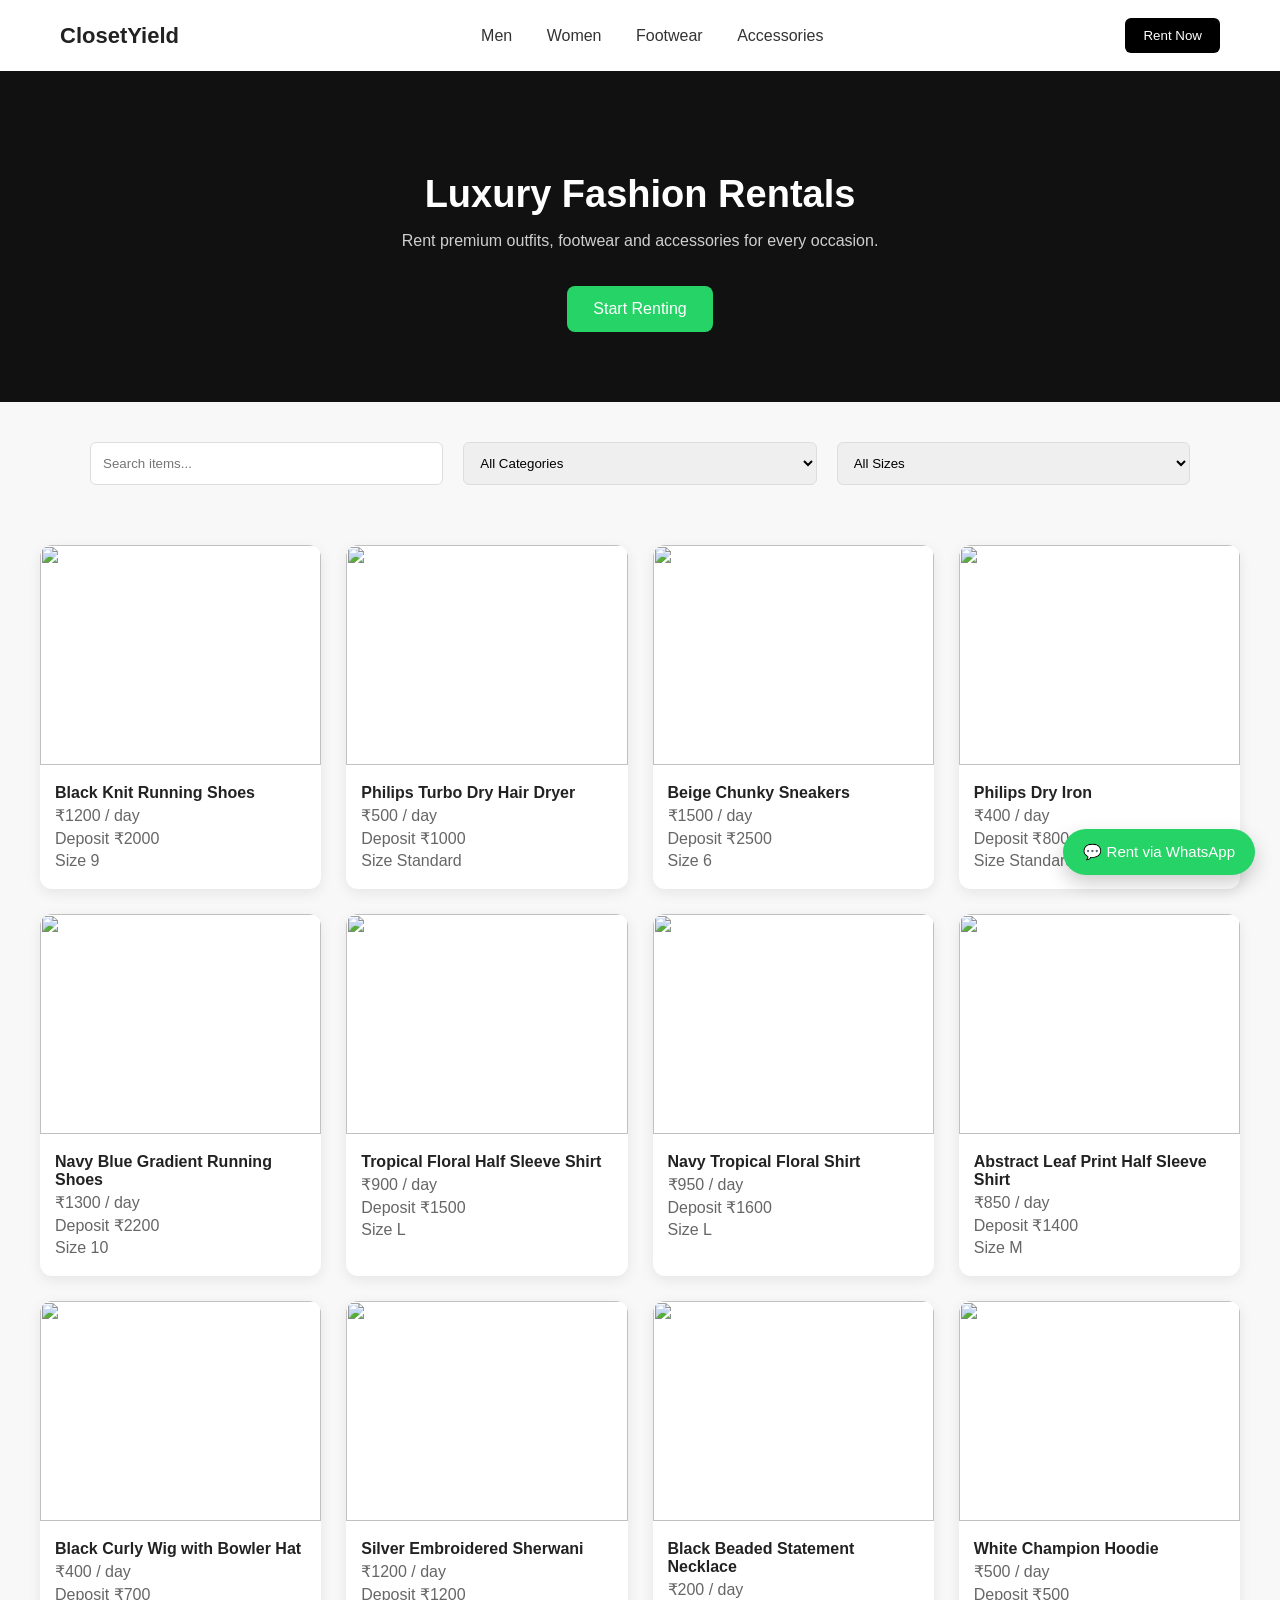
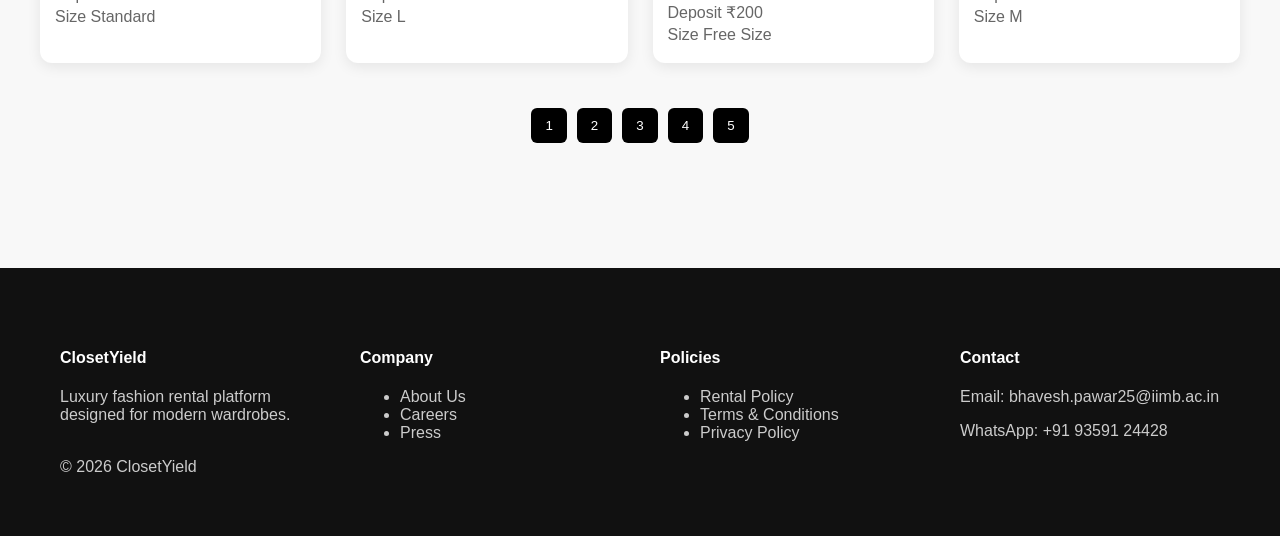
==== index.html @ f875a2c6 "Add files via upload" ====
<!DOCTYPE html>
<html>

<head>
<meta charset="UTF-8">
<title>ClosetYield</title>
<link rel="stylesheet" href="style.css">
</head>

<body>

<!-- NAVBAR -->

<header class="navbar">

<div class="logo">ClosetYield</div>

<nav>

<a href="#">Men</a>
<a href="#">Women</a>
<a href="#">Footwear</a>
<a href="#">Accessories</a>

</nav>

<button class="rent-btn-nav" onclick="openWhatsApp()">
Rent Now
</button>

</header>


<!-- HERO SECTION -->

<section class="hero">

<h1>Luxury Fashion Rentals</h1>

<p>Rent premium outfits, footwear and accessories for every occasion.</p>

<button onclick="openWhatsApp()" class="hero-btn">
Start Renting
</button>

</section>


<!-- FILTER BAR -->

<div class="filter-bar">

<input id="search" placeholder="Search items..." onkeyup="applyFilters()">

<select id="categoryFilter" onchange="applyFilters()">
<option value="all">All Categories</option>
<option value="Clothing">Clothing</option>
<option value="Footwear">Footwear</option>
<option value="Accessories">Accessories</option>
</select>

<select id="sizeFilter" onchange="applyFilters()">

<option value="all">All Sizes</option>

<option value="S">S</option>
<option value="M">M</option>
<option value="L">L</option>

<option value="6">6</option>
<option value="7">7</option>
<option value="8">8</option>
<option value="9">9</option>
<option value="10">10</option>

<option value="Free Size">Free Size</option>
<option value="Standard">Standard</option>

</select>

</div>


<!-- PRODUCTS -->

<div class="products-container">

<div id="productGrid" class="product-grid"></div>

<div id="pagination" class="pagination"></div>

</div>


<!-- FOOTER -->

<footer class="footer">

<div class="footer-grid">

<div>

<h4>ClosetYield</h4>

<p>Luxury fashion rental platform designed for modern wardrobes.</p>

</div>

<div>

<h4>Company</h4>

<ul>

<li><a href="#">About Us</a></li>
<li><a href="#">Careers</a></li>
<li><a href="#">Press</a></li>

</ul>

</div>

<div>

<h4>Policies</h4>

<ul>

<li><a href="#">Rental Policy</a></li>
<li><a href="#">Terms & Conditions</a></li>
<li><a href="#">Privacy Policy</a></li>

</ul>

</div>

<div>

<h4>Contact</h4>

<p>Email: bhavesh.pawar25@iimb.ac.in</p>

<p>WhatsApp: +91 93591 24428</p>

</div>

</div>

<div class="copyright">

© 2026 ClosetYield

</div>

</footer>


<!-- FLOATING WHATSAPP BUTTON -->

<button class="floating-whatsapp" onclick="openWhatsApp()">

💬 Rent via WhatsApp

</button>


<script src="script.js"></script>

</body>

</html>
---- style.css ----
body{
margin:0;
font-family:-apple-system,BlinkMacSystemFont,"Segoe UI",Roboto,Arial,sans-serif;
background:#f8f8f8;
color:#222;
}

/* NAVBAR */

.navbar{
display:flex;
justify-content:space-between;
align-items:center;
padding:18px 60px;
background:white;
box-shadow:0 2px 10px rgba(0,0,0,0.08);
}

.logo{
font-size:22px;
font-weight:700;
}

.navbar nav a{
margin:0 15px;
text-decoration:none;
color:#333;
font-weight:500;
}

.rent-btn-nav{
background:black;
color:white;
border:none;
padding:10px 18px;
border-radius:6px;
cursor:pointer;
}

/* HERO */

.hero{
text-align:center;
padding:70px 20px;
background:#111;
color:white;
}

.hero h1{
font-size:38px;
margin-bottom:10px;
}

.hero p{
opacity:.8;
}

.hero-btn{
margin-top:20px;
padding:14px 26px;
border:none;
background:#25D366;
color:white;
font-size:16px;
border-radius:8px;
cursor:pointer;
}

/* FILTER BAR */

.filter-bar{
display:flex;
gap:20px;
max-width:1100px;
margin:40px auto;
}

.filter-bar input,
.filter-bar select{
flex:1;
padding:12px;
border-radius:6px;
border:1px solid #ddd;
}

/* PRODUCTS */

.products-container{
max-width:1200px;
margin:auto;
padding:20px;
}

.product-grid{
display:grid;
grid-template-columns:repeat(auto-fill,minmax(260px,1fr));
gap:25px;
}

/* PRODUCT CARD */

.product-card{
background:white;
border-radius:12px;
overflow:hidden;
box-shadow:0 4px 14px rgba(0,0,0,0.08);
cursor:pointer;
transition:all .25s;
}

.product-card:hover{
transform:translateY(-6px);
}

.product-card img{
width:100%;
height:220px;
object-fit:cover;
}

.product-info{
padding:15px;
}

.product-info h4{
margin:0;
font-size:16px;
}

.product-info p{
margin:4px 0;
color:#666;
}

/* PAGINATION */

.pagination{
text-align:center;
margin:40px 0;
}

.page-btn{
padding:10px 14px;
margin:5px;
background:black;
color:white;
border:none;
border-radius:6px;
cursor:pointer;
}

/* FOOTER */

.footer{
background:#111;
color:#ccc;
padding:60px;
margin-top:60px;
}

.footer-grid{
display:grid;
grid-template-columns:repeat(4,1fr);
gap:40px;
max-width:1200px;
margin:auto;
}

.footer h4{
color:white;
}

.footer a{
color:#ccc;
text-decoration:none;
}

.footer a:hover{
color:white;
}

/* FLOATING WHATSAPP */

.floating-whatsapp{
position:fixed;
bottom:25px;
right:25px;
background:#25D366;
color:white;
border:none;
padding:14px 20px;
border-radius:40px;
font-size:15px;
cursor:pointer;
box-shadow:0 8px 20px rgba(0,0,0,0.2);
}

/* MOBILE */

@media(max-width:900px){

.filter-bar{
flex-direction:column;
}

.navbar{
padding:15px 20px;
}

.hero h1{
font-size:28px;
}

}
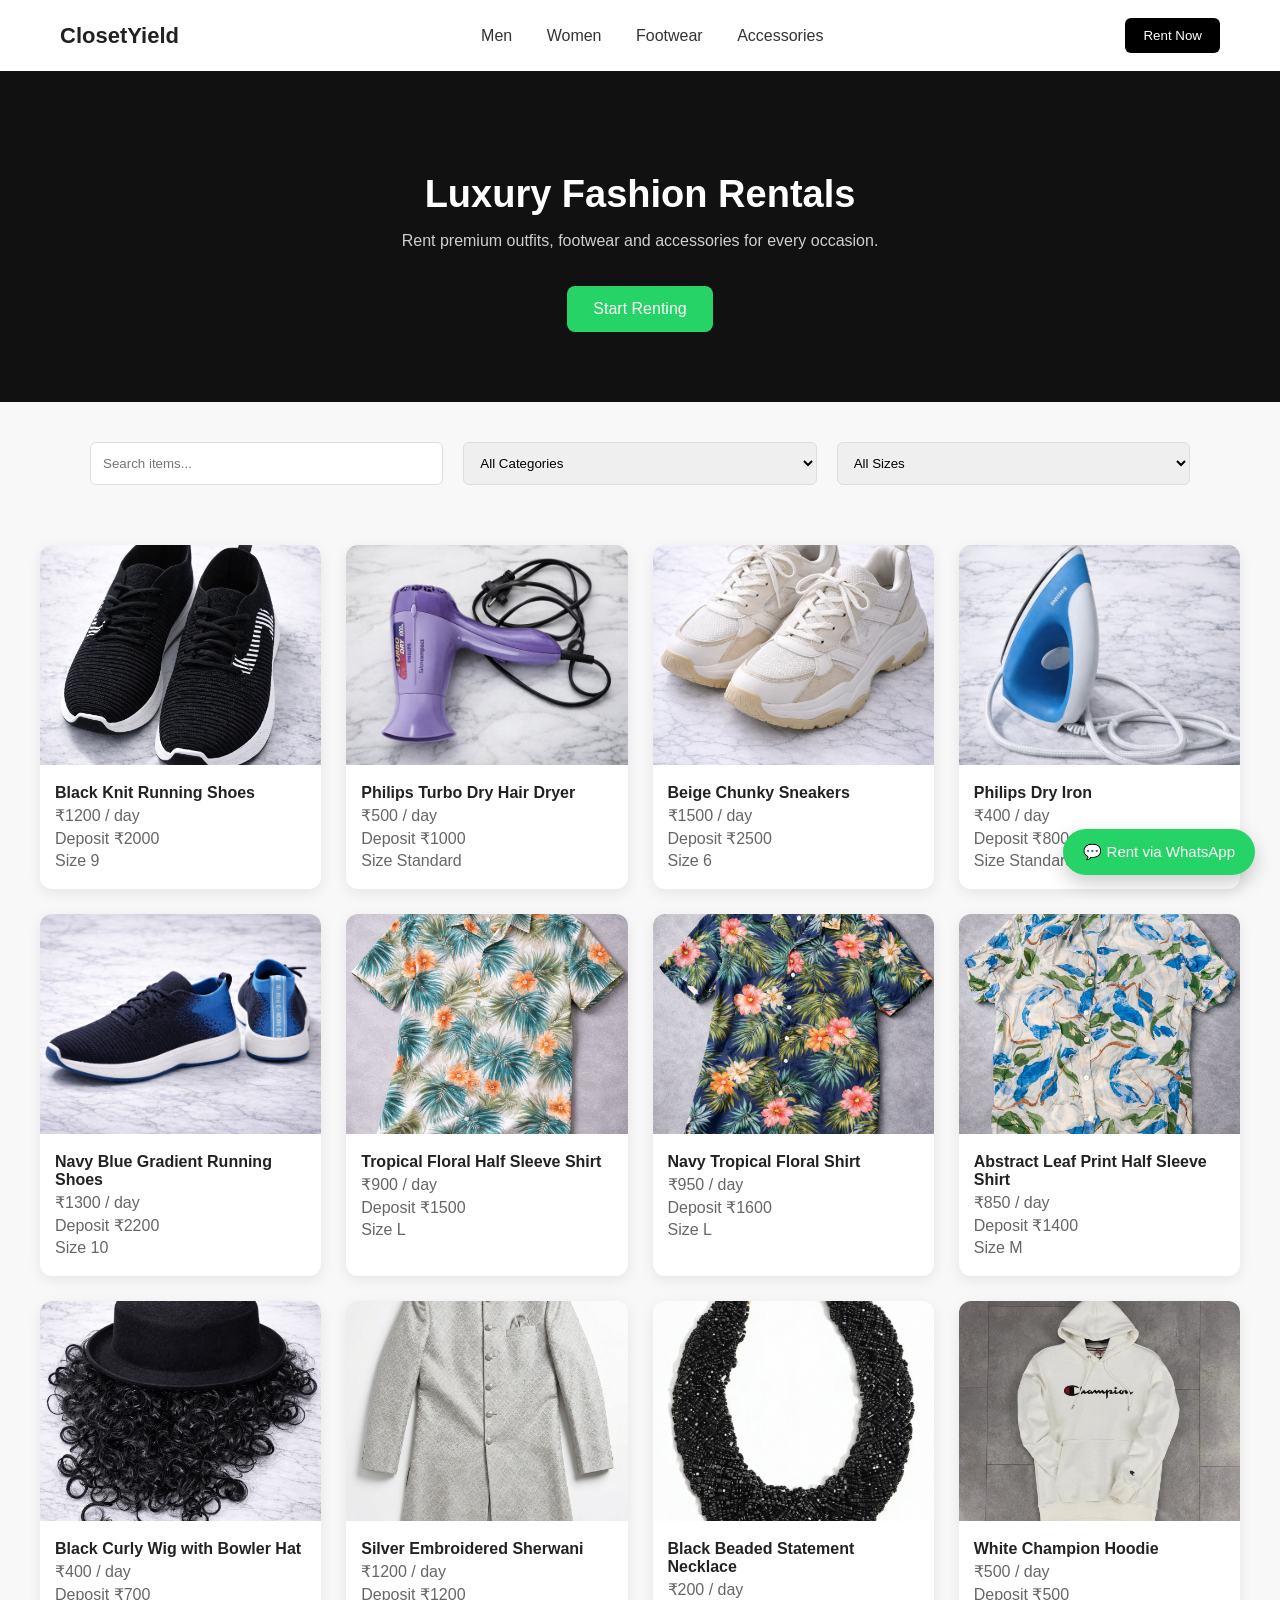
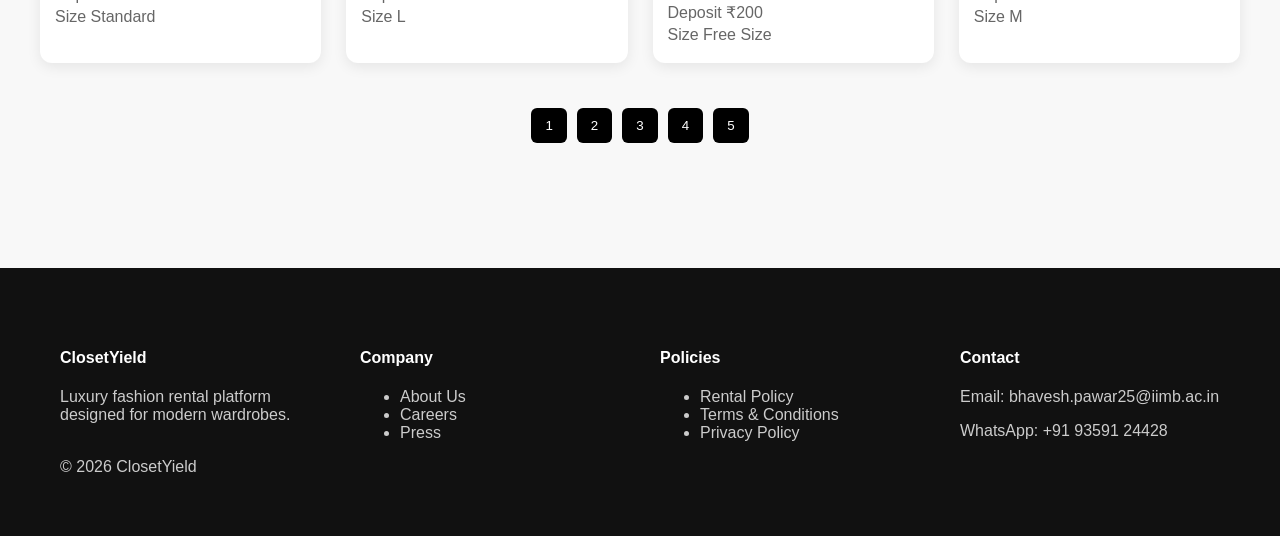
==== commit 12ac5b62: "abc" ====
--- a/index.html
+++ b/index.html
@@ -9,7 +9,7 @@
 
 <body>
 
-<!-- NAVBAR -->
+
 
 <header class="navbar">
 
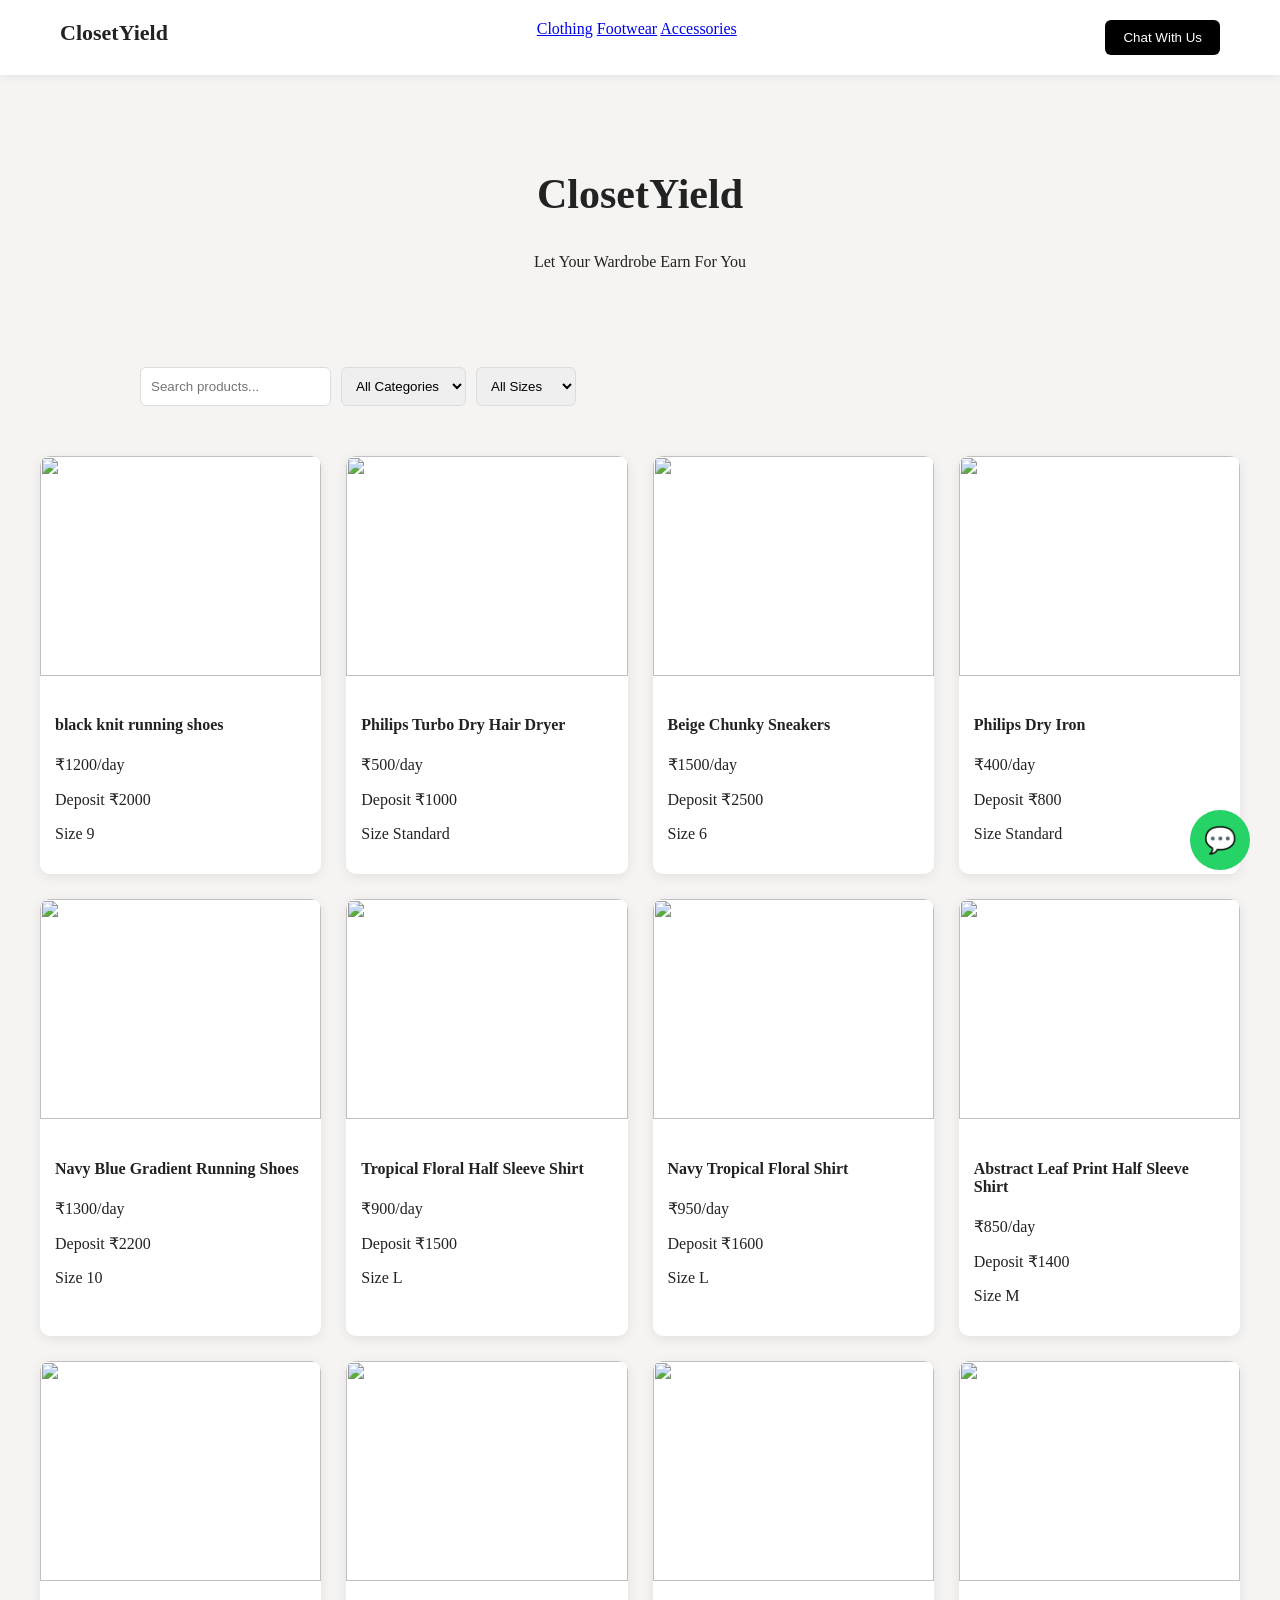
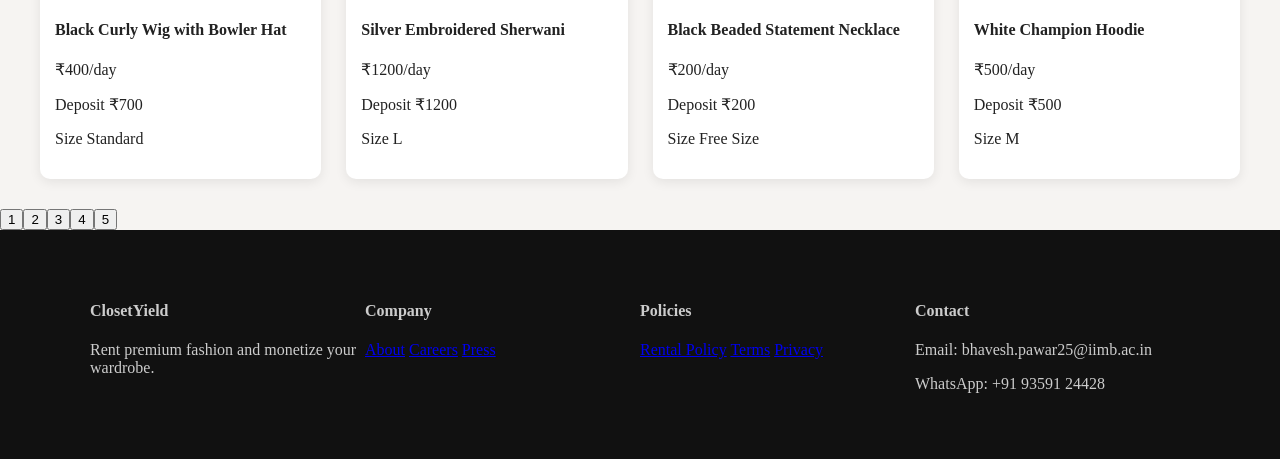
==== commit 0aa77868: "updated" ====
--- a/index.html
+++ b/index.html
@@ -2,13 +2,14 @@
 <html>
 
 <head>
+
 <meta charset="UTF-8">
 <title>ClosetYield</title>
 <link rel="stylesheet" href="style.css">
+
 </head>
 
 <body>
-
 
 
 <header class="navbar">
@@ -17,40 +18,30 @@
 
 <nav>
 
-<a href="#">Men</a>
-<a href="#">Women</a>
+<a href="#">Clothing</a>
 <a href="#">Footwear</a>
 <a href="#">Accessories</a>
 
 </nav>
 
-<button class="rent-btn-nav" onclick="openWhatsApp()">
-Rent Now
-</button>
+<button class="chat-btn" onclick="openWhatsApp()">Chat With Us</button>
 
 </header>
 
 
-<!-- HERO SECTION -->
 
 <section class="hero">
 
-<h1>Luxury Fashion Rentals</h1>
-
-<p>Rent premium outfits, footwear and accessories for every occasion.</p>
-
-<button onclick="openWhatsApp()" class="hero-btn">
-Start Renting
-</button>
+<h1>ClosetYield</h1>
+<p>Let Your Wardrobe Earn For You</p>
 
 </section>
 
 
-<!-- FILTER BAR -->
 
 <div class="filter-bar">
 
-<input id="search" placeholder="Search items..." onkeyup="applyFilters()">
+<input id="search" placeholder="Search products..." onkeyup="applyFilters()">
 
 <select id="categoryFilter" onchange="applyFilters()">
 <option value="all">All Categories</option>
@@ -81,7 +72,6 @@
 </div>
 
 
-<!-- PRODUCTS -->
 
 <div class="products-container">
 
@@ -92,7 +82,6 @@
 </div>
 
 
-<!-- FOOTER -->
 
 <footer class="footer">
 
@@ -101,8 +90,7 @@
 <div>
 
 <h4>ClosetYield</h4>
-
-<p>Luxury fashion rental platform designed for modern wardrobes.</p>
+<p>Rent premium fashion and monetize your wardrobe.</p>
 
 </div>
 
@@ -110,13 +98,9 @@
 
 <h4>Company</h4>
 
-<ul>
-
-<li><a href="#">About Us</a></li>
-<li><a href="#">Careers</a></li>
-<li><a href="#">Press</a></li>
-
-</ul>
+<a href="#">About</a>
+<a href="#">Careers</a>
+<a href="#">Press</a>
 
 </div>
 
@@ -124,13 +108,9 @@
 
 <h4>Policies</h4>
 
-<ul>
-
-<li><a href="#">Rental Policy</a></li>
-<li><a href="#">Terms & Conditions</a></li>
-<li><a href="#">Privacy Policy</a></li>
-
-</ul>
+<a href="#">Rental Policy</a>
+<a href="#">Terms</a>
+<a href="#">Privacy</a>
 
 </div>
 
@@ -139,29 +119,21 @@
 <h4>Contact</h4>
 
 <p>Email: bhavesh.pawar25@iimb.ac.in</p>
-
 <p>WhatsApp: +91 93591 24428</p>
 
 </div>
 
 </div>
 
-<div class="copyright">
-
-© 2026 ClosetYield
-
-</div>
-
 </footer>
 
 
-<!-- FLOATING WHATSAPP BUTTON -->
 
-<button class="floating-whatsapp" onclick="openWhatsApp()">
+<div class="floating-whatsapp" onclick="openWhatsApp()">
 
-💬 Rent via WhatsApp
+💬
 
-</button>
+</div>
 
 
 <script src="script.js"></script>
--- a/style.css
+++ b/style.css
@@ -1,214 +1,244 @@
 body{
+
 margin:0;
-font-family:-apple-system,BlinkMacSystemFont,"Segoe UI",Roboto,Arial,sans-serif;
-background:#f8f8f8;
+font-family:-apple-system,BlinkMacSystemFont,"Segoe UI",Roboto;
+background:#f6f4f2;
 color:#222;
-}
-
-/* NAVBAR */
+
+}
+
+
 
 .navbar{
+
 display:flex;
 justify-content:space-between;
-align-items:center;
-padding:18px 60px;
-background:white;
-box-shadow:0 2px 10px rgba(0,0,0,0.08);
-}
+padding:20px 60px;
+background:white;
+box-shadow:0 3px 8px rgba(0,0,0,0.05);
+
+}
+
+
 
 .logo{
+
+font-weight:700;
 font-size:22px;
-font-weight:700;
-}
-
-.navbar nav a{
-margin:0 15px;
-text-decoration:none;
-color:#333;
-font-weight:500;
-}
-
-.rent-btn-nav{
+
+}
+
+
+
+.chat-btn{
+
 background:black;
 color:white;
 border:none;
 padding:10px 18px;
 border-radius:6px;
 cursor:pointer;
-}
-
-/* HERO */
+
+}
+
+
 
 .hero{
+
 text-align:center;
-padding:70px 20px;
-background:#111;
-color:white;
-}
+padding:60px;
+
+}
+
+
 
 .hero h1{
-font-size:38px;
-margin-bottom:10px;
-}
-
-.hero p{
-opacity:.8;
-}
-
-.hero-btn{
-margin-top:20px;
-padding:14px 26px;
-border:none;
-background:#25D366;
-color:white;
-font-size:16px;
-border-radius:8px;
-cursor:pointer;
-}
-
-/* FILTER BAR */
+
+font-size:42px;
+
+}
+
+
 
 .filter-bar{
-display:flex;
-gap:20px;
-max-width:1100px;
-margin:40px auto;
-}
+
+display:flex;
+gap:10px;
+max-width:1000px;
+margin:auto;
+padding:20px;
+
+}
+
+
 
 .filter-bar input,
 .filter-bar select{
-flex:1;
-padding:12px;
+
+padding:10px;
 border-radius:6px;
 border:1px solid #ddd;
-}
-
-/* PRODUCTS */
-
-.products-container{
-max-width:1200px;
-margin:auto;
-padding:20px;
-}
+
+}
+
+
 
 .product-grid{
+
 display:grid;
 grid-template-columns:repeat(auto-fill,minmax(260px,1fr));
 gap:25px;
-}
-
-/* PRODUCT CARD */
+max-width:1200px;
+margin:auto;
+padding:30px;
+
+}
+
+
 
 .product-card{
-background:white;
-border-radius:12px;
+
+background:white;
+border-radius:10px;
+box-shadow:0 3px 12px rgba(0,0,0,0.08);
 overflow:hidden;
-box-shadow:0 4px 14px rgba(0,0,0,0.08);
-cursor:pointer;
-transition:all .25s;
-}
-
-.product-card:hover{
-transform:translateY(-6px);
-}
+cursor:pointer;
+
+}
+
+
 
 .product-card img{
+
 width:100%;
 height:220px;
 object-fit:cover;
-}
+
+}
+
+
 
 .product-info{
+
 padding:15px;
-}
-
-.product-info h4{
-margin:0;
-font-size:16px;
-}
-
-.product-info p{
-margin:4px 0;
-color:#666;
-}
-
-/* PAGINATION */
-
-.pagination{
-text-align:center;
-margin:40px 0;
-}
-
-.page-btn{
-padding:10px 14px;
-margin:5px;
+
+}
+
+
+
+.product-page{
+
+display:flex;
+gap:60px;
+max-width:1100px;
+margin:auto;
+padding:60px;
+
+}
+
+
+
+.main-image{
+
+width:400px;
+height:400px;
+object-fit:contain;
+background:white;
+
+}
+
+
+
+.thumbnail-row{
+
+display:flex;
+gap:10px;
+margin-top:10px;
+
+}
+
+
+
+.thumbnail-row img{
+
+width:60px;
+height:60px;
+cursor:pointer;
+object-fit:cover;
+border-radius:6px;
+
+}
+
+
+
+.product-details{
+
+max-width:400px;
+
+}
+
+
+
+.order-btn{
+
+margin-top:20px;
+padding:14px 20px;
 background:black;
 color:white;
 border:none;
 border-radius:6px;
 cursor:pointer;
-}
-
-/* FOOTER */
+
+}
+
+
+
+.terms-box{
+
+background:white;
+padding:15px;
+border-radius:8px;
+margin-top:15px;
+
+}
+
+
 
 .footer{
+
 background:#111;
 color:#ccc;
-padding:60px;
-margin-top:60px;
-}
+padding:50px;
+
+}
+
+
 
 .footer-grid{
+
 display:grid;
 grid-template-columns:repeat(4,1fr);
-gap:40px;
-max-width:1200px;
-margin:auto;
-}
-
-.footer h4{
-color:white;
-}
-
-.footer a{
-color:#ccc;
-text-decoration:none;
-}
-
-.footer a:hover{
-color:white;
-}
-
-/* FLOATING WHATSAPP */
+max-width:1100px;
+margin:auto;
+
+}
+
+
 
 .floating-whatsapp{
+
 position:fixed;
-bottom:25px;
-right:25px;
+bottom:30px;
+right:30px;
 background:#25D366;
 color:white;
-border:none;
-padding:14px 20px;
-border-radius:40px;
-font-size:15px;
-cursor:pointer;
-box-shadow:0 8px 20px rgba(0,0,0,0.2);
-}
-
-/* MOBILE */
-
-@media(max-width:900px){
-
-.filter-bar{
-flex-direction:column;
-}
-
-.navbar{
-padding:15px 20px;
-}
-
-.hero h1{
-font-size:28px;
-}
+width:60px;
+height:60px;
+border-radius:50%;
+display:flex;
+justify-content:center;
+align-items:center;
+font-size:26px;
+cursor:pointer;
 
 }
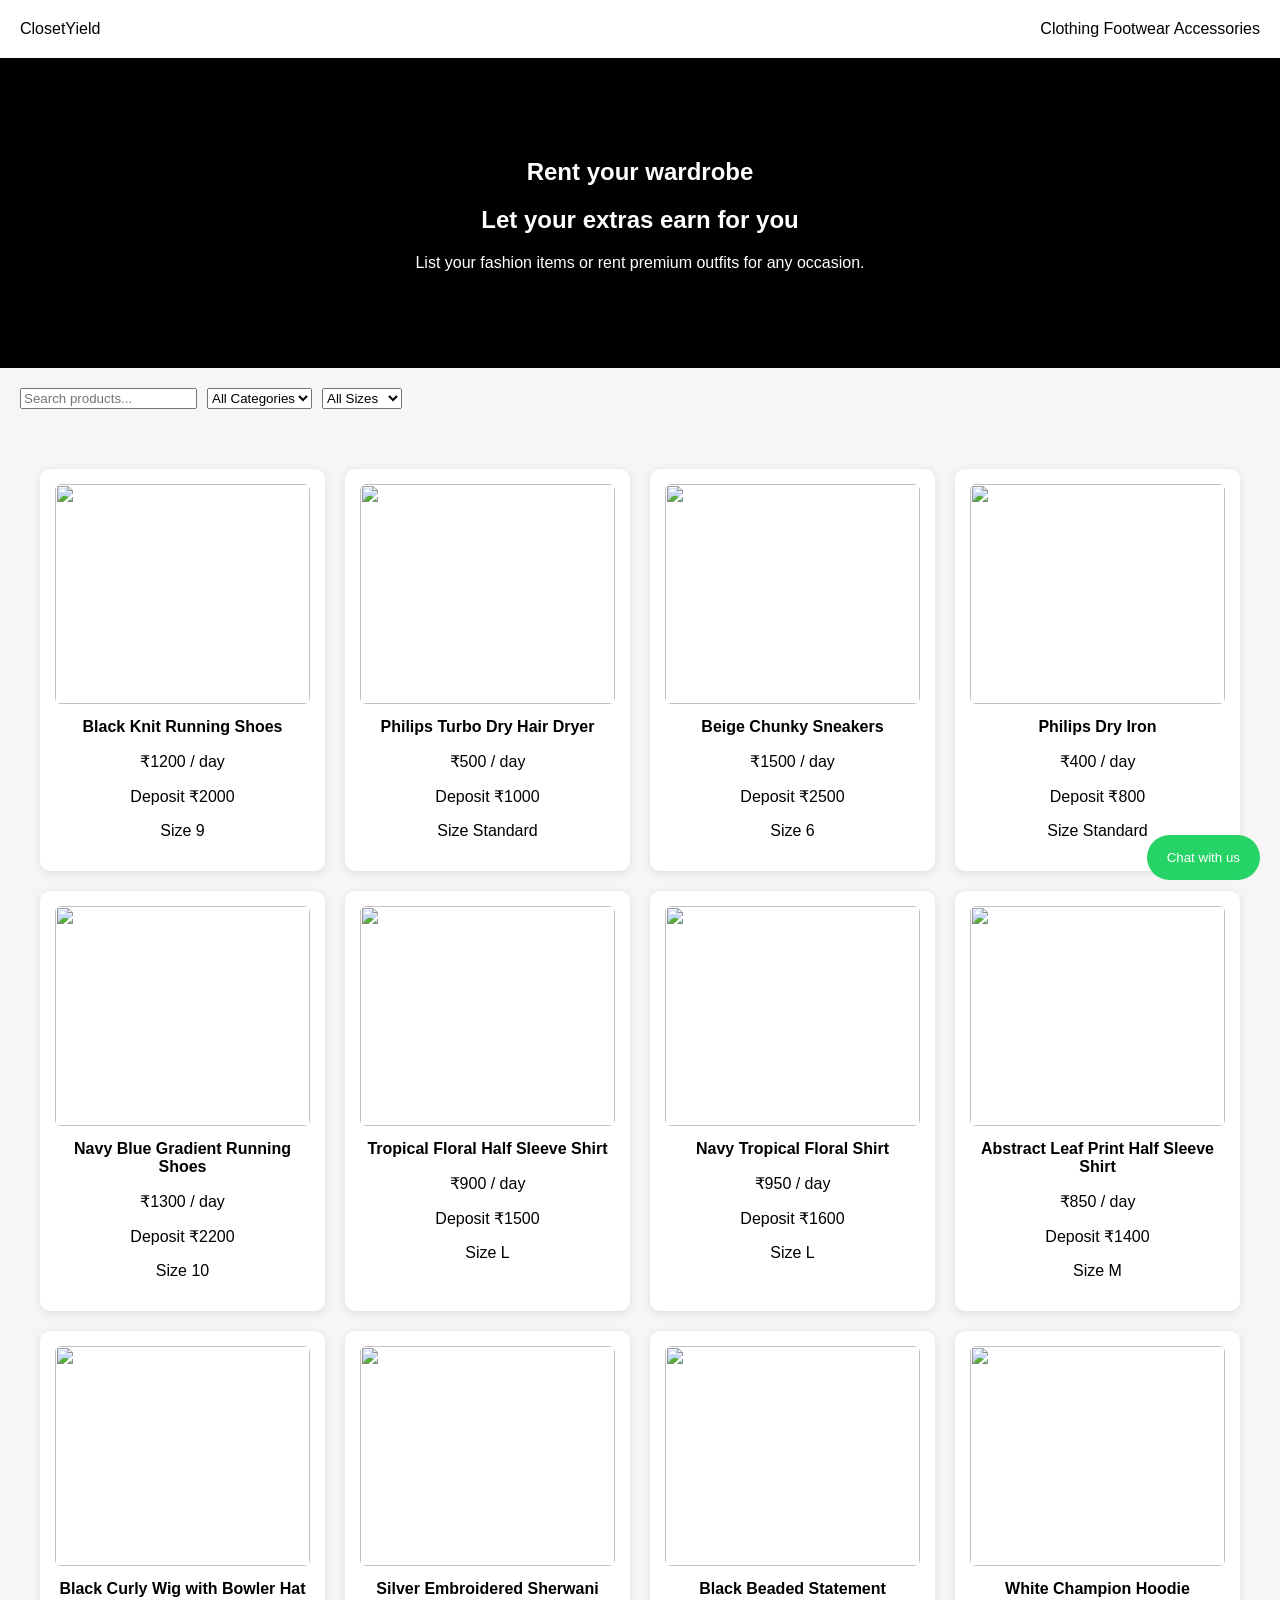
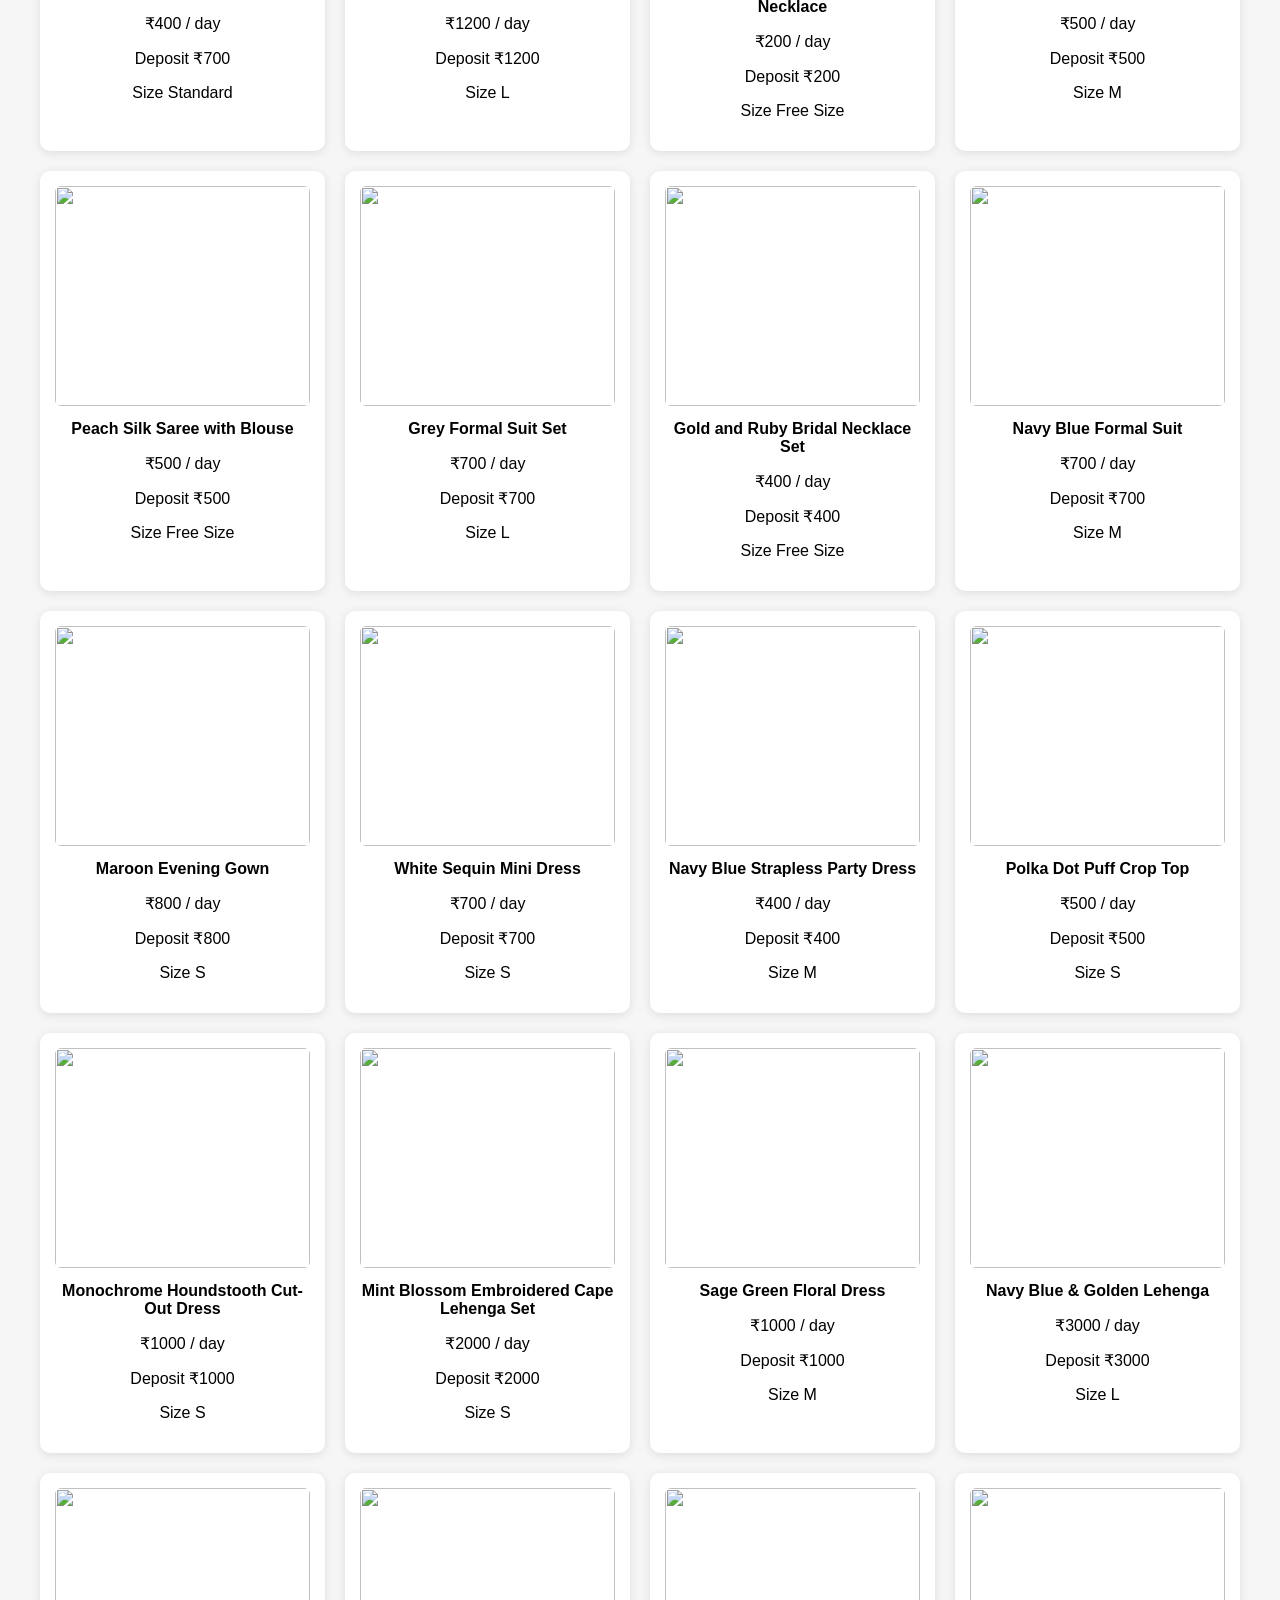
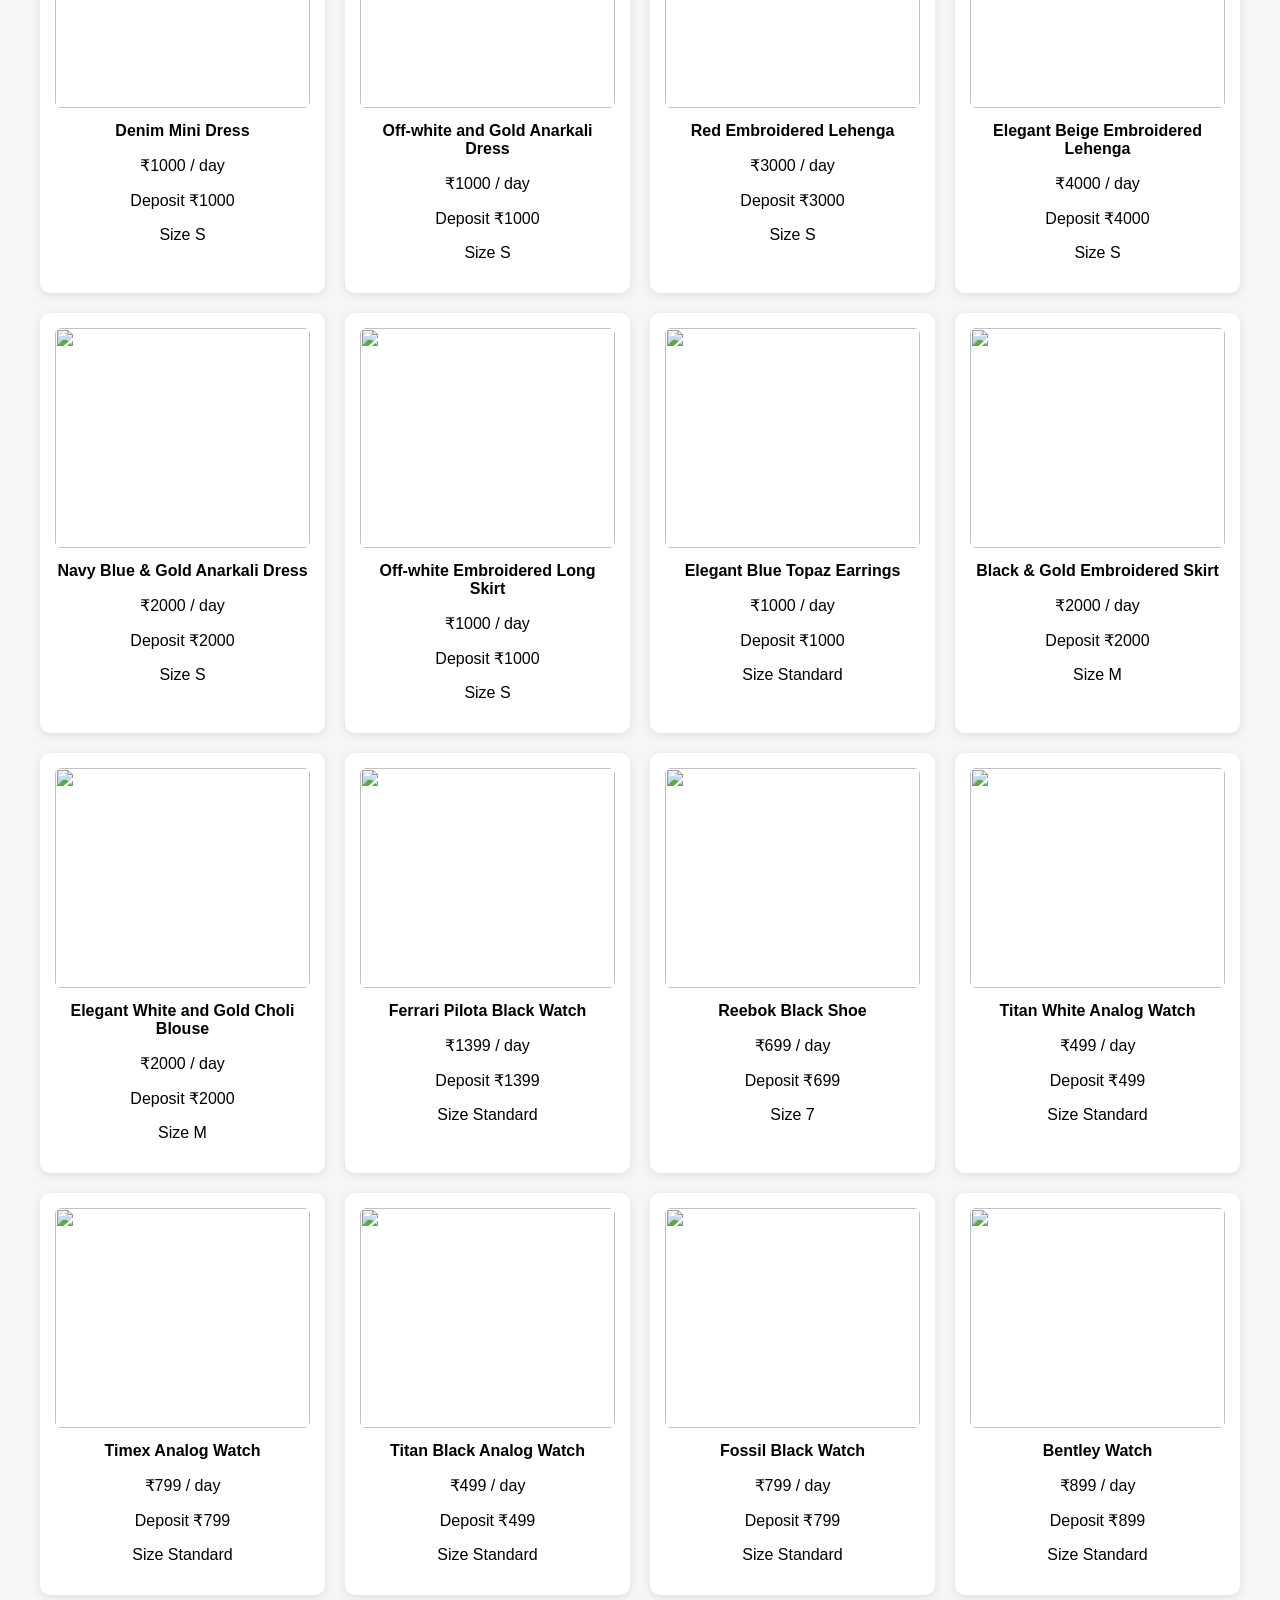
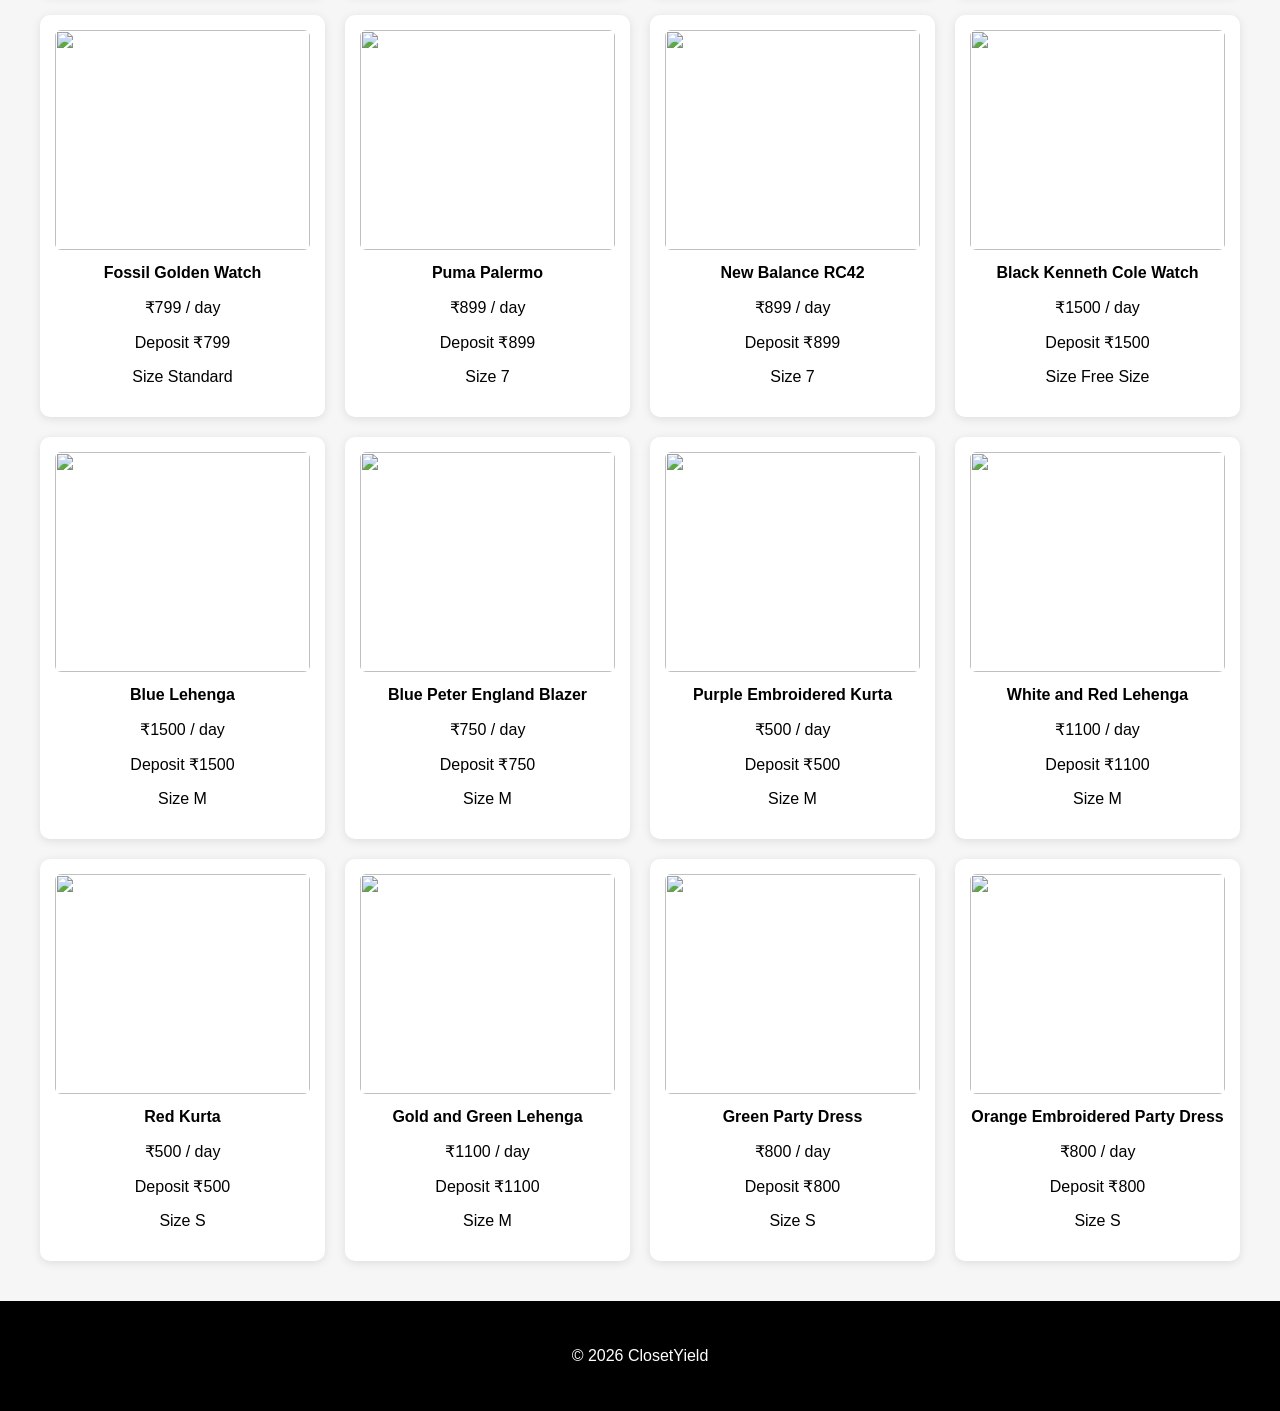
==== commit 142074fd: "updated" ====
--- a/index.html
+++ b/index.html
@@ -5,12 +5,12 @@
 
 <meta charset="UTF-8">
 <title>ClosetYield</title>
+
 <link rel="stylesheet" href="style.css">
 
 </head>
 
 <body>
-
 
 <header class="navbar">
 
@@ -18,25 +18,23 @@
 
 <nav>
 
-<a href="#">Clothing</a>
-<a href="#">Footwear</a>
-<a href="#">Accessories</a>
+<a>Clothing</a>
+<a>Footwear</a>
+<a>Accessories</a>
 
 </nav>
-
-<button class="chat-btn" onclick="openWhatsApp()">Chat With Us</button>
 
 </header>
 
 
-
 <section class="hero">
 
-<h1>ClosetYield</h1>
-<p>Let Your Wardrobe Earn For You</p>
+<h1>Rent your wardrobe</h1>
+<h2>Let your extras earn for you</h2>
+
+<p>List your fashion items or rent premium outfits for any occasion.</p>
 
 </section>
-
 
 
 <div class="filter-bar">
@@ -44,100 +42,59 @@
 <input id="search" placeholder="Search products..." onkeyup="applyFilters()">
 
 <select id="categoryFilter" onchange="applyFilters()">
+
 <option value="all">All Categories</option>
 <option value="Clothing">Clothing</option>
 <option value="Footwear">Footwear</option>
 <option value="Accessories">Accessories</option>
+
 </select>
+
 
 <select id="sizeFilter" onchange="applyFilters()">
 
 <option value="all">All Sizes</option>
 
-<option value="S">S</option>
-<option value="M">M</option>
-<option value="L">L</option>
+<option>S</option>
+<option>M</option>
+<option>L</option>
 
-<option value="6">6</option>
-<option value="7">7</option>
-<option value="8">8</option>
-<option value="9">9</option>
-<option value="10">10</option>
+<option>6</option>
+<option>7</option>
+<option>8</option>
+<option>9</option>
+<option>10</option>
 
-<option value="Free Size">Free Size</option>
-<option value="Standard">Standard</option>
+<option>Free Size</option>
+<option>Standard</option>
 
 </select>
 
 </div>
 
 
-
 <div class="products-container">
 
 <div id="productGrid" class="product-grid"></div>
 
-<div id="pagination" class="pagination"></div>
-
 </div>
-
 
 
 <footer class="footer">
 
-<div class="footer-grid">
-
-<div>
-
-<h4>ClosetYield</h4>
-<p>Rent premium fashion and monetize your wardrobe.</p>
-
-</div>
-
-<div>
-
-<h4>Company</h4>
-
-<a href="#">About</a>
-<a href="#">Careers</a>
-<a href="#">Press</a>
-
-</div>
-
-<div>
-
-<h4>Policies</h4>
-
-<a href="#">Rental Policy</a>
-<a href="#">Terms</a>
-<a href="#">Privacy</a>
-
-</div>
-
-<div>
-
-<h4>Contact</h4>
-
-<p>Email: bhavesh.pawar25@iimb.ac.in</p>
-<p>WhatsApp: +91 93591 24428</p>
-
-</div>
-
-</div>
+<p>© 2026 ClosetYield</p>
 
 </footer>
 
 
+<button class="floating-whatsapp" onclick="openWhatsApp()">
 
-<div class="floating-whatsapp" onclick="openWhatsApp()">
+Chat with us
 
-💬
-
-</div>
+</button>
 
 
 <script src="script.js"></script>
 
 </body>
-
 </html>
--- a/style.css
+++ b/style.css
@@ -1,244 +1,102 @@
 body{
-
+font-family:Arial;
 margin:0;
-font-family:-apple-system,BlinkMacSystemFont,"Segoe UI",Roboto;
-background:#f6f4f2;
-color:#222;
-
+background:#f6f6f6;
 }
 
-
-
 .navbar{
-
 display:flex;
 justify-content:space-between;
-padding:20px 60px;
+padding:20px;
 background:white;
-box-shadow:0 3px 8px rgba(0,0,0,0.05);
-
 }
 
-
-
-.logo{
-
-font-weight:700;
-font-size:22px;
-
+.hero{
+text-align:center;
+padding:80px;
+background:black;
+color:white;
 }
 
-
-
-.chat-btn{
-
-background:black;
-color:white;
-border:none;
-padding:10px 18px;
-border-radius:6px;
-cursor:pointer;
-
+.filter-bar{
+display:flex;
+gap:10px;
+padding:20px;
 }
 
-
-
-.hero{
-
-text-align:center;
-padding:60px;
-
+.products-container{
+max-width:1200px;
+margin:auto;
+padding:40px;
 }
 
-
-
-.hero h1{
-
-font-size:42px;
-
+.product-grid{
+display:grid;
+grid-template-columns:repeat(auto-fill,minmax(250px,1fr));
+gap:20px;
 }
 
-
-
-.filter-bar{
-
-display:flex;
-gap:10px;
-max-width:1000px;
-margin:auto;
-padding:20px;
-
+.product-card{
+background:white;
+padding:15px;
+border-radius:10px;
+box-shadow:0 2px 10px rgba(0,0,0,0.1);
+text-align:center;
+cursor:pointer;
 }
 
-
-
-.filter-bar input,
-.filter-bar select{
-
-padding:10px;
-border-radius:6px;
-border:1px solid #ddd;
-
-}
-
-
-
-.product-grid{
-
-display:grid;
-grid-template-columns:repeat(auto-fill,minmax(260px,1fr));
-gap:25px;
-max-width:1200px;
-margin:auto;
-padding:30px;
-
-}
-
-
-
-.product-card{
-
-background:white;
-border-radius:10px;
-box-shadow:0 3px 12px rgba(0,0,0,0.08);
-overflow:hidden;
-cursor:pointer;
-
-}
-
-
-
 .product-card img{
-
 width:100%;
 height:220px;
 object-fit:cover;
-
+border-radius:6px;
 }
 
-
-
-.product-info{
-
-padding:15px;
-
+.product-card h4{
+margin:10px 0;
 }
 
-
-
 .product-page{
-
 display:flex;
-gap:60px;
-max-width:1100px;
-margin:auto;
-padding:60px;
-
+gap:40px;
+max-width:1000px;
+margin:60px auto;
 }
 
-
-
-.main-image{
-
-width:400px;
-height:400px;
-object-fit:contain;
-background:white;
-
+.product-page img{
+width:420px;
+border-radius:10px;
 }
 
-
-
-.thumbnail-row{
-
-display:flex;
-gap:10px;
-margin-top:10px;
-
+.product-details{
+max-width:400px;
 }
 
-
-
-.thumbnail-row img{
-
-width:60px;
-height:60px;
+.order-btn{
+background:#25D366;
+border:none;
+padding:12px 20px;
+color:white;
+border-radius:6px;
 cursor:pointer;
-object-fit:cover;
-border-radius:6px;
-
+margin-top:10px;
 }
 
-
-
-.product-details{
-
-max-width:400px;
-
+.floating-whatsapp{
+position:fixed;
+bottom:20px;
+right:20px;
+background:#25D366;
+color:white;
+border:none;
+padding:15px 20px;
+border-radius:40px;
+cursor:pointer;
 }
 
-
-
-.order-btn{
-
-margin-top:20px;
-padding:14px 20px;
+.footer{
+text-align:center;
+padding:30px;
 background:black;
 color:white;
-border:none;
-border-radius:6px;
-cursor:pointer;
-
-}
-
-
-
-.terms-box{
-
-background:white;
-padding:15px;
-border-radius:8px;
-margin-top:15px;
-
-}
-
-
-
-.footer{
-
-background:#111;
-color:#ccc;
-padding:50px;
-
-}
-
-
-
-.footer-grid{
-
-display:grid;
-grid-template-columns:repeat(4,1fr);
-max-width:1100px;
-margin:auto;
-
-}
-
-
-
-.floating-whatsapp{
-
-position:fixed;
-bottom:30px;
-right:30px;
-background:#25D366;
-color:white;
-width:60px;
-height:60px;
-border-radius:50%;
-display:flex;
-justify-content:center;
-align-items:center;
-font-size:26px;
-cursor:pointer;
-
 }
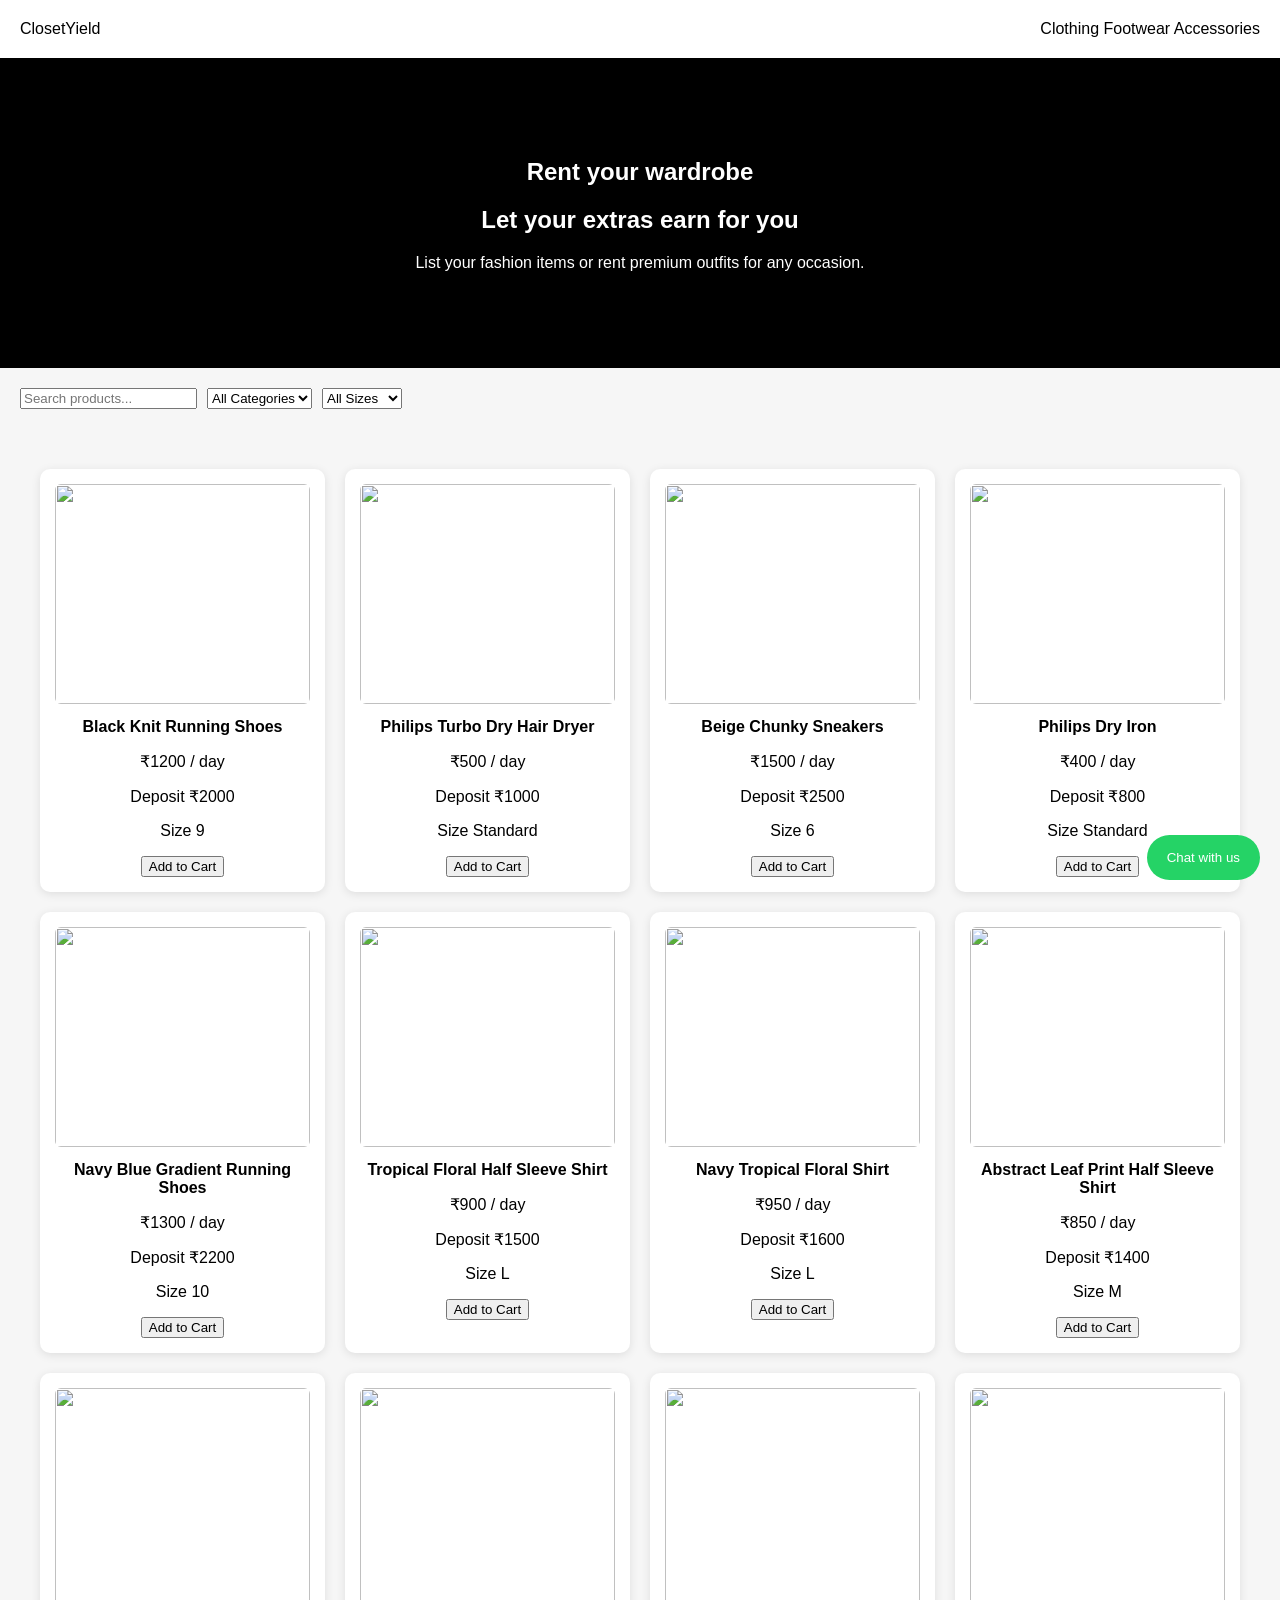
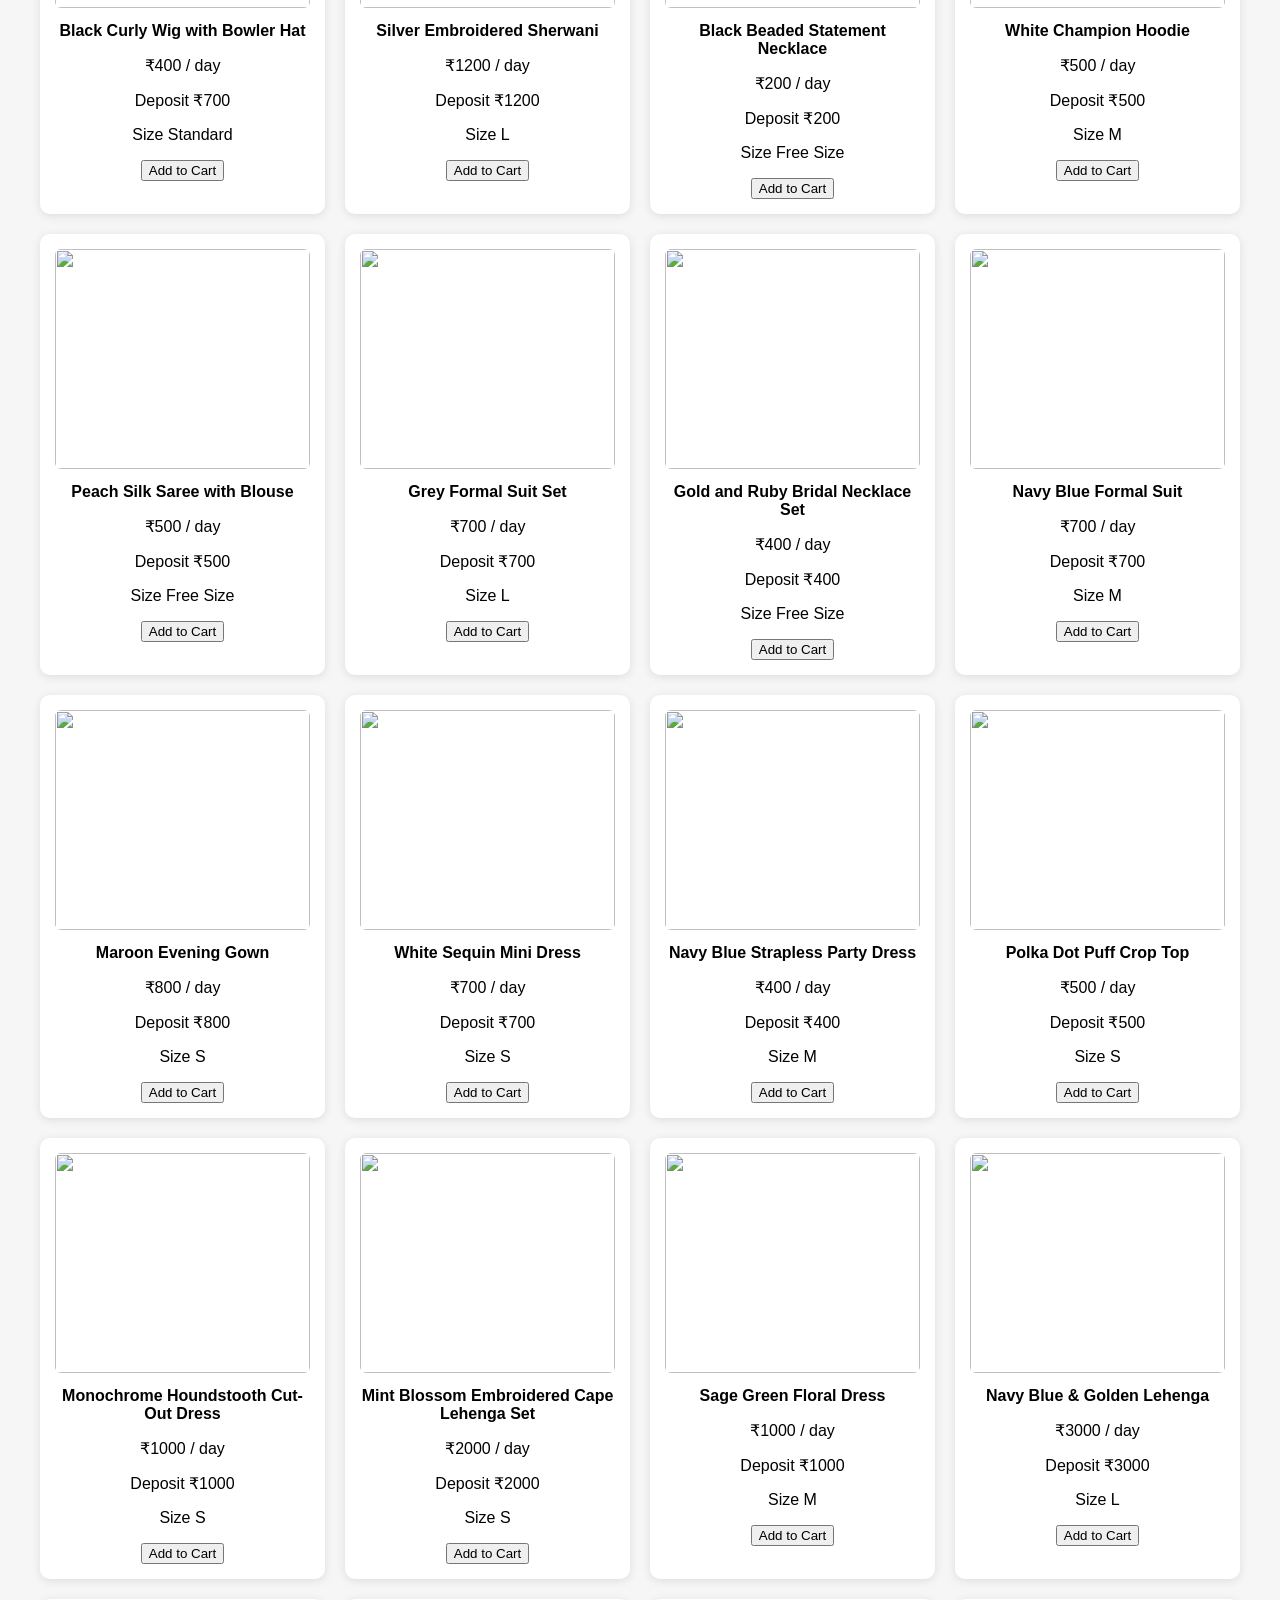
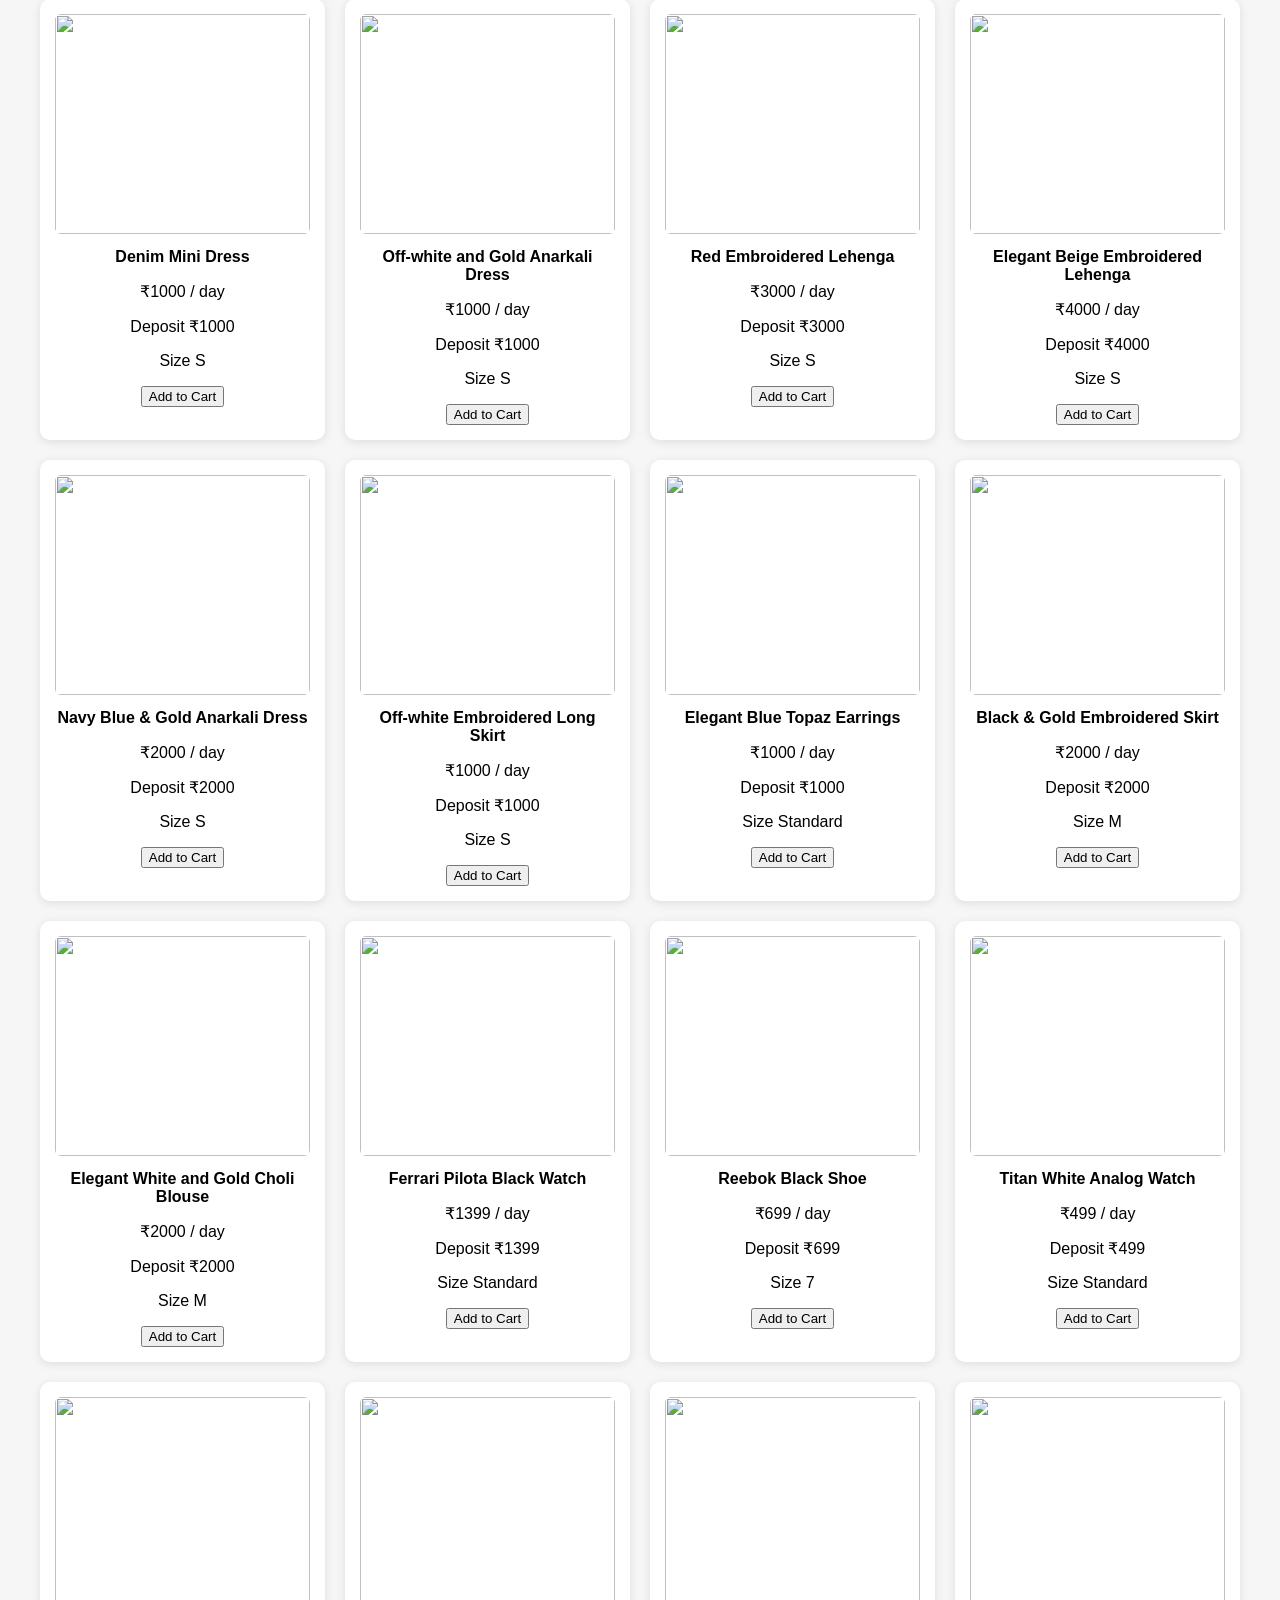
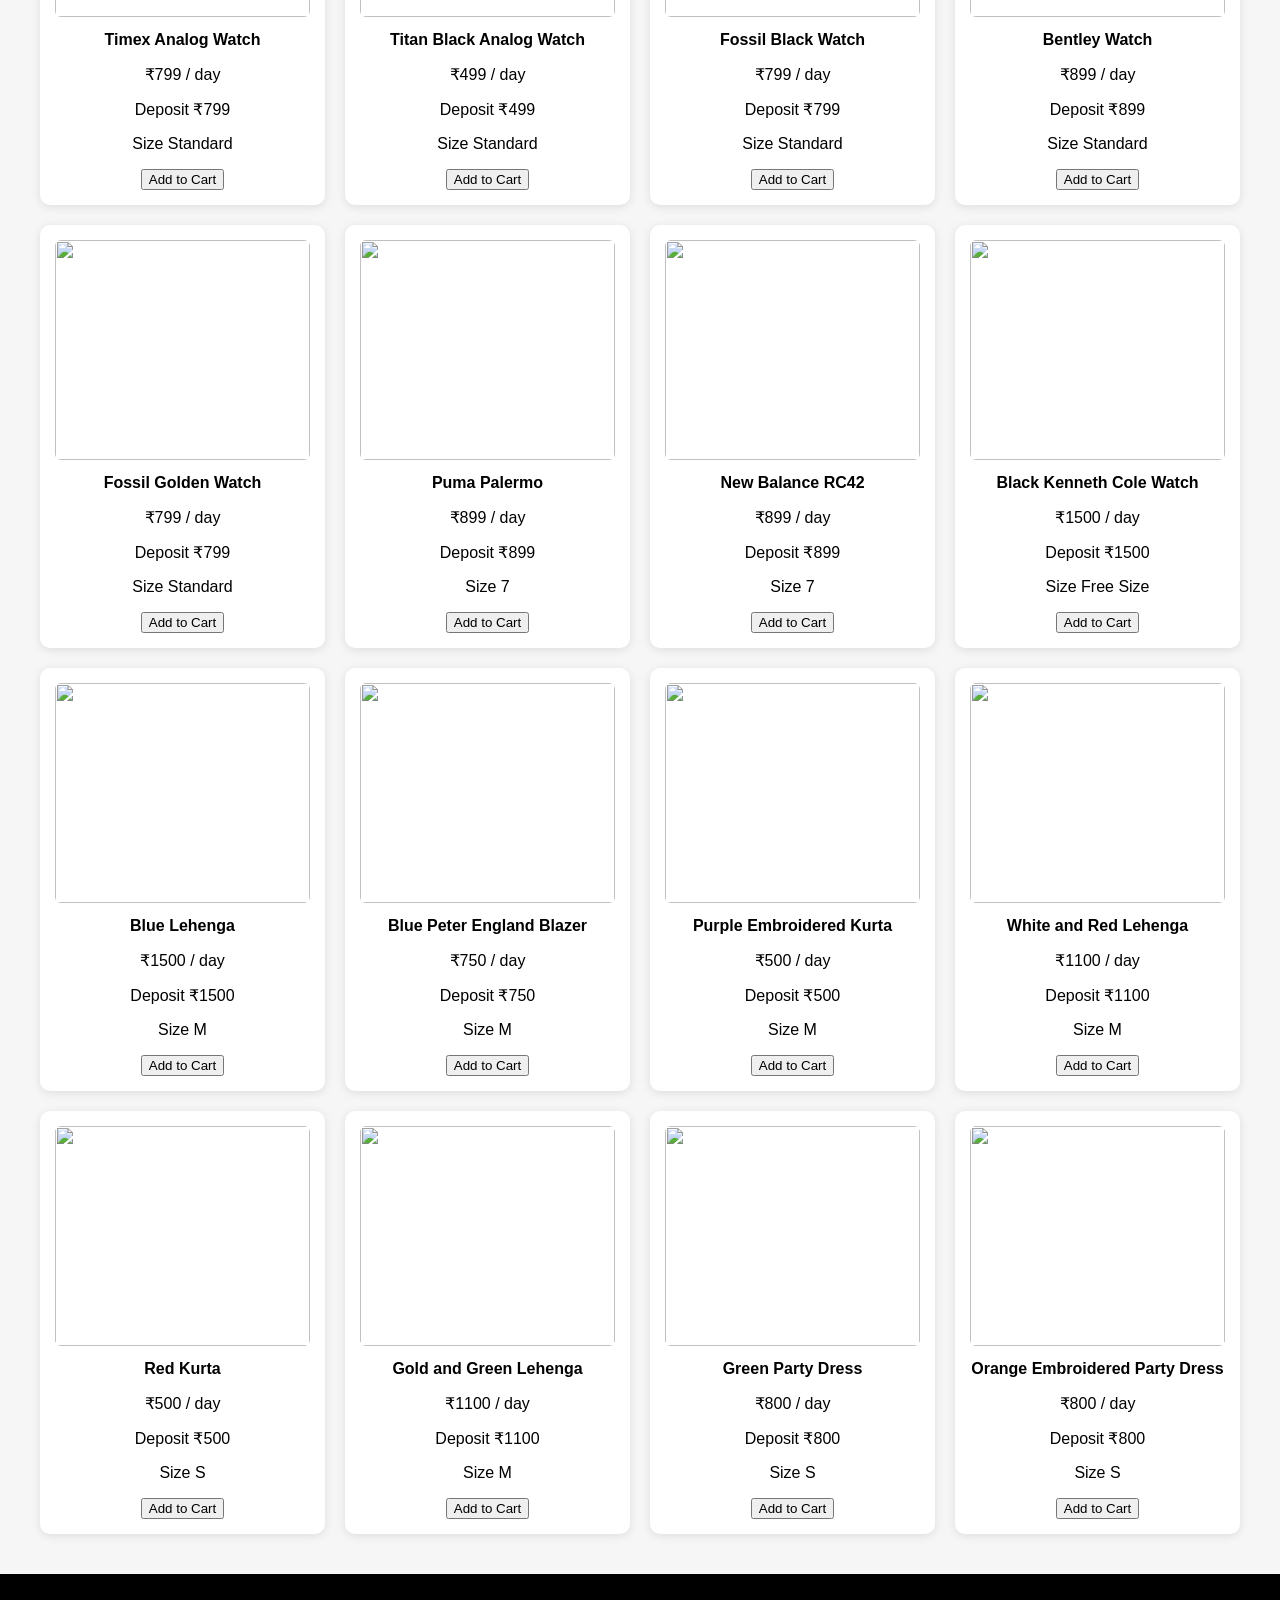
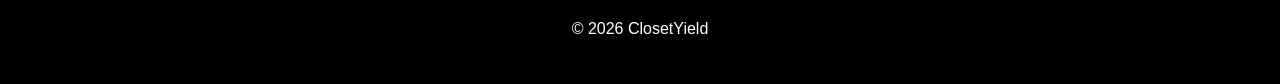
==== commit aaa97b4f: "Update II" ====
--- a/index.html
+++ b/index.html
@@ -2,6 +2,16 @@
 <html>
 
 <head>
+
+<!-- Google tag (gtag.js) -->
+<script async src="https://www.googletagmanager.com/gtag/js?id=G-QY6PLYSV7B"></script>
+<script>
+  window.dataLayer = window.dataLayer || [];
+  function gtag(){dataLayer.push(arguments);}
+  gtag('js', new Date());
+
+  gtag('config', 'G-QY6PLYSV7B');
+</script>
 
 <meta charset="UTF-8">
 <title>ClosetYield</title>
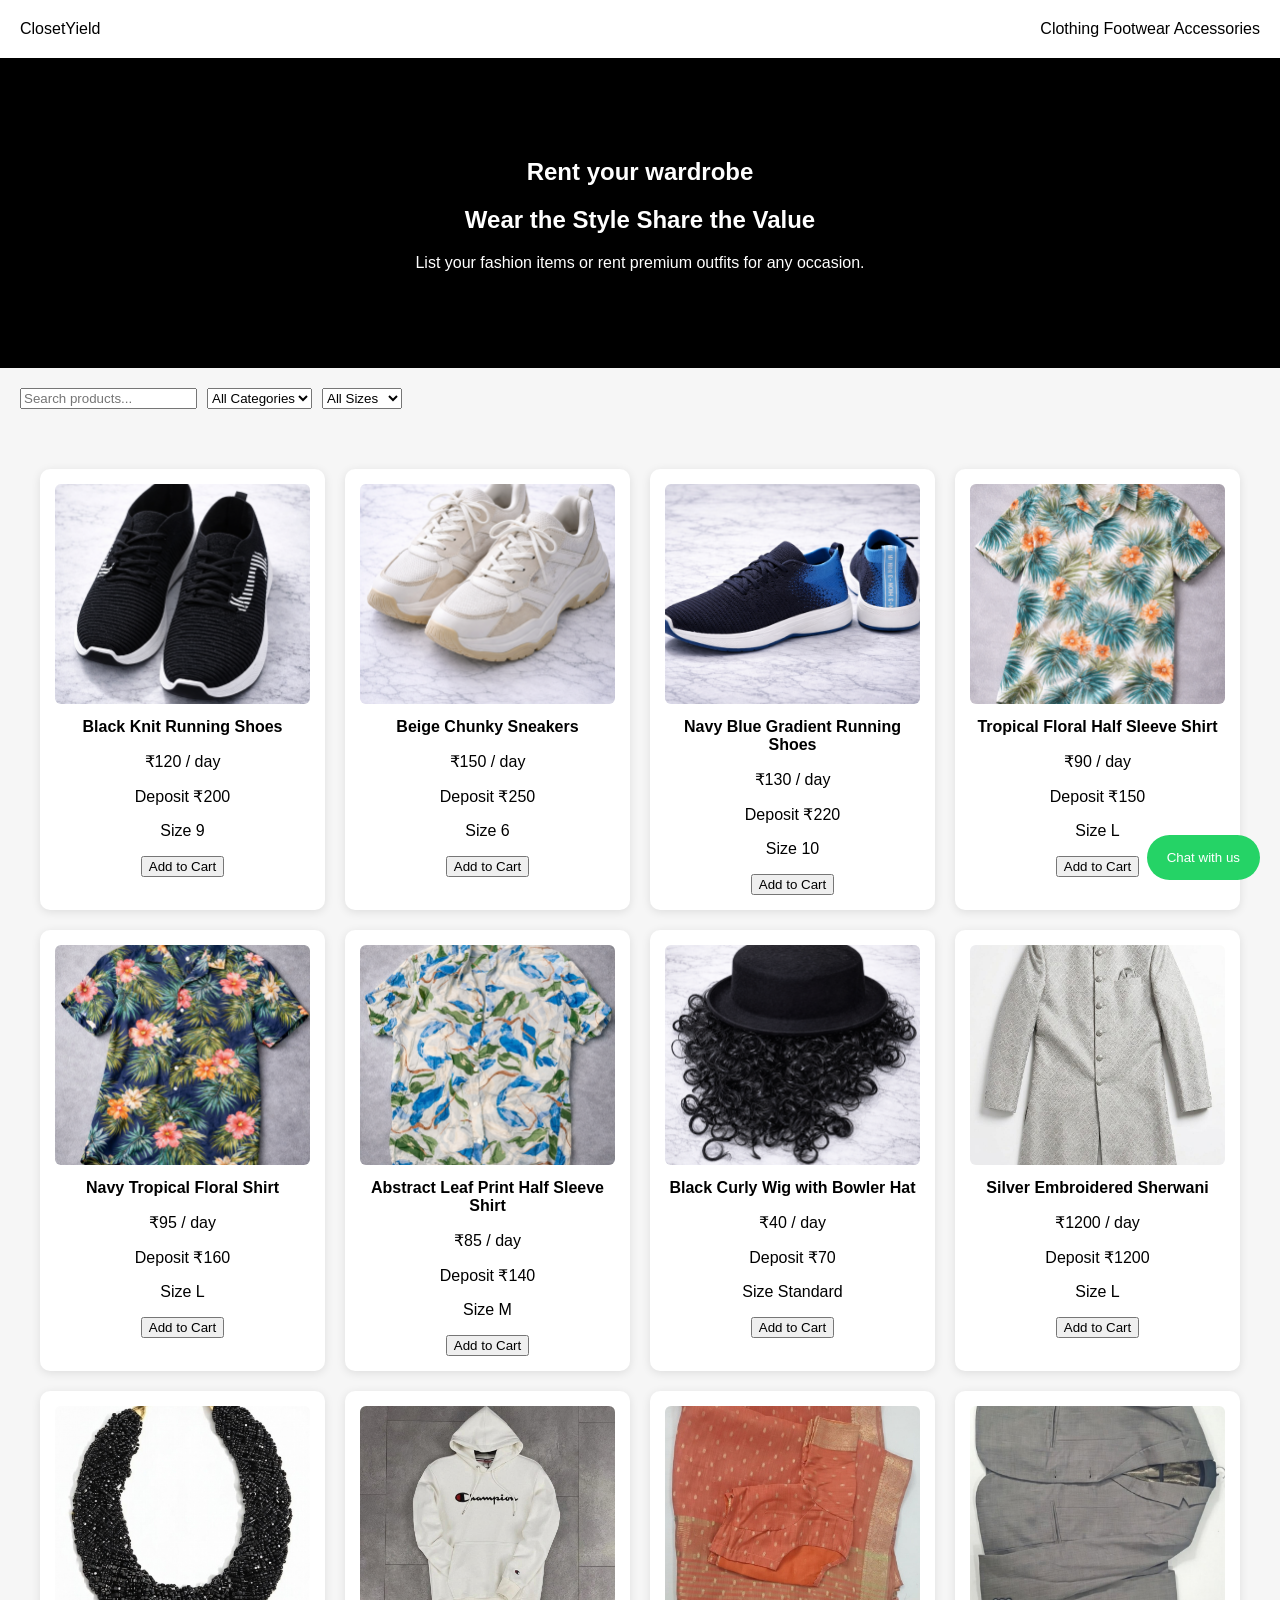
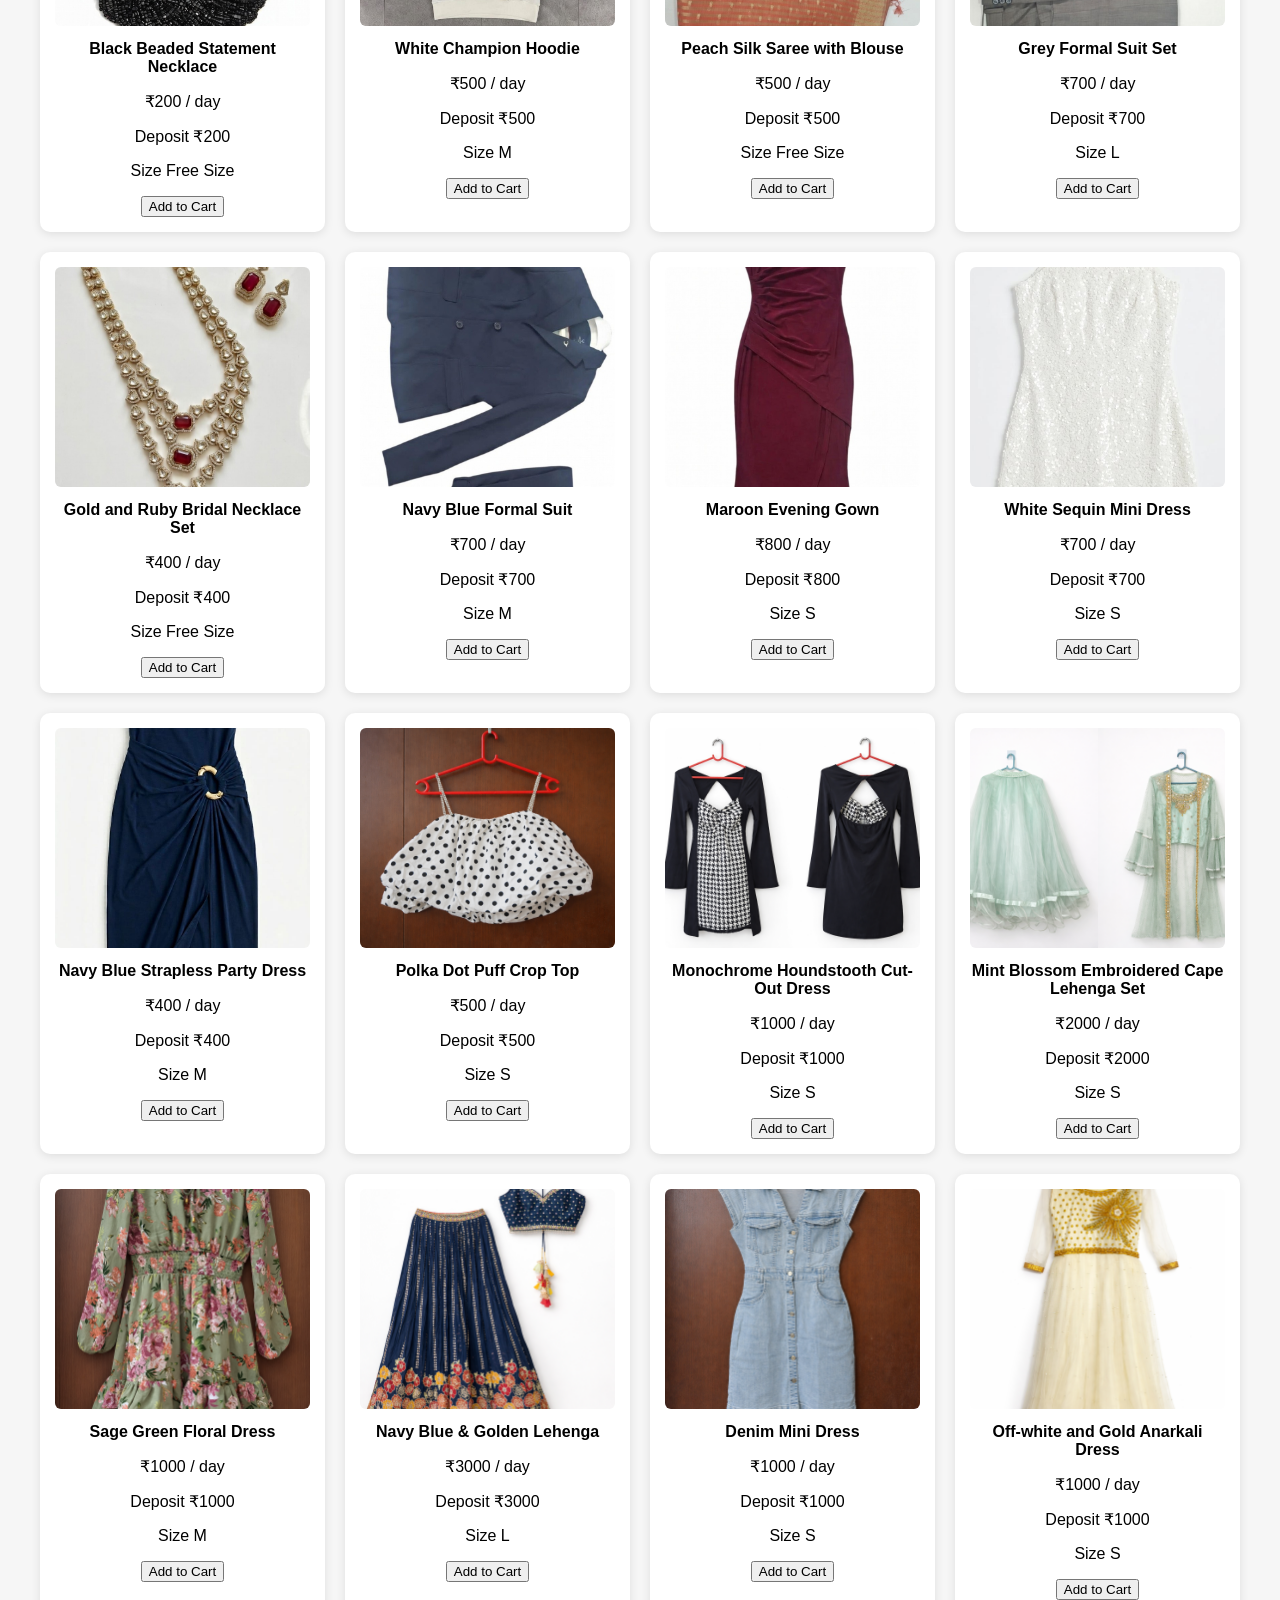
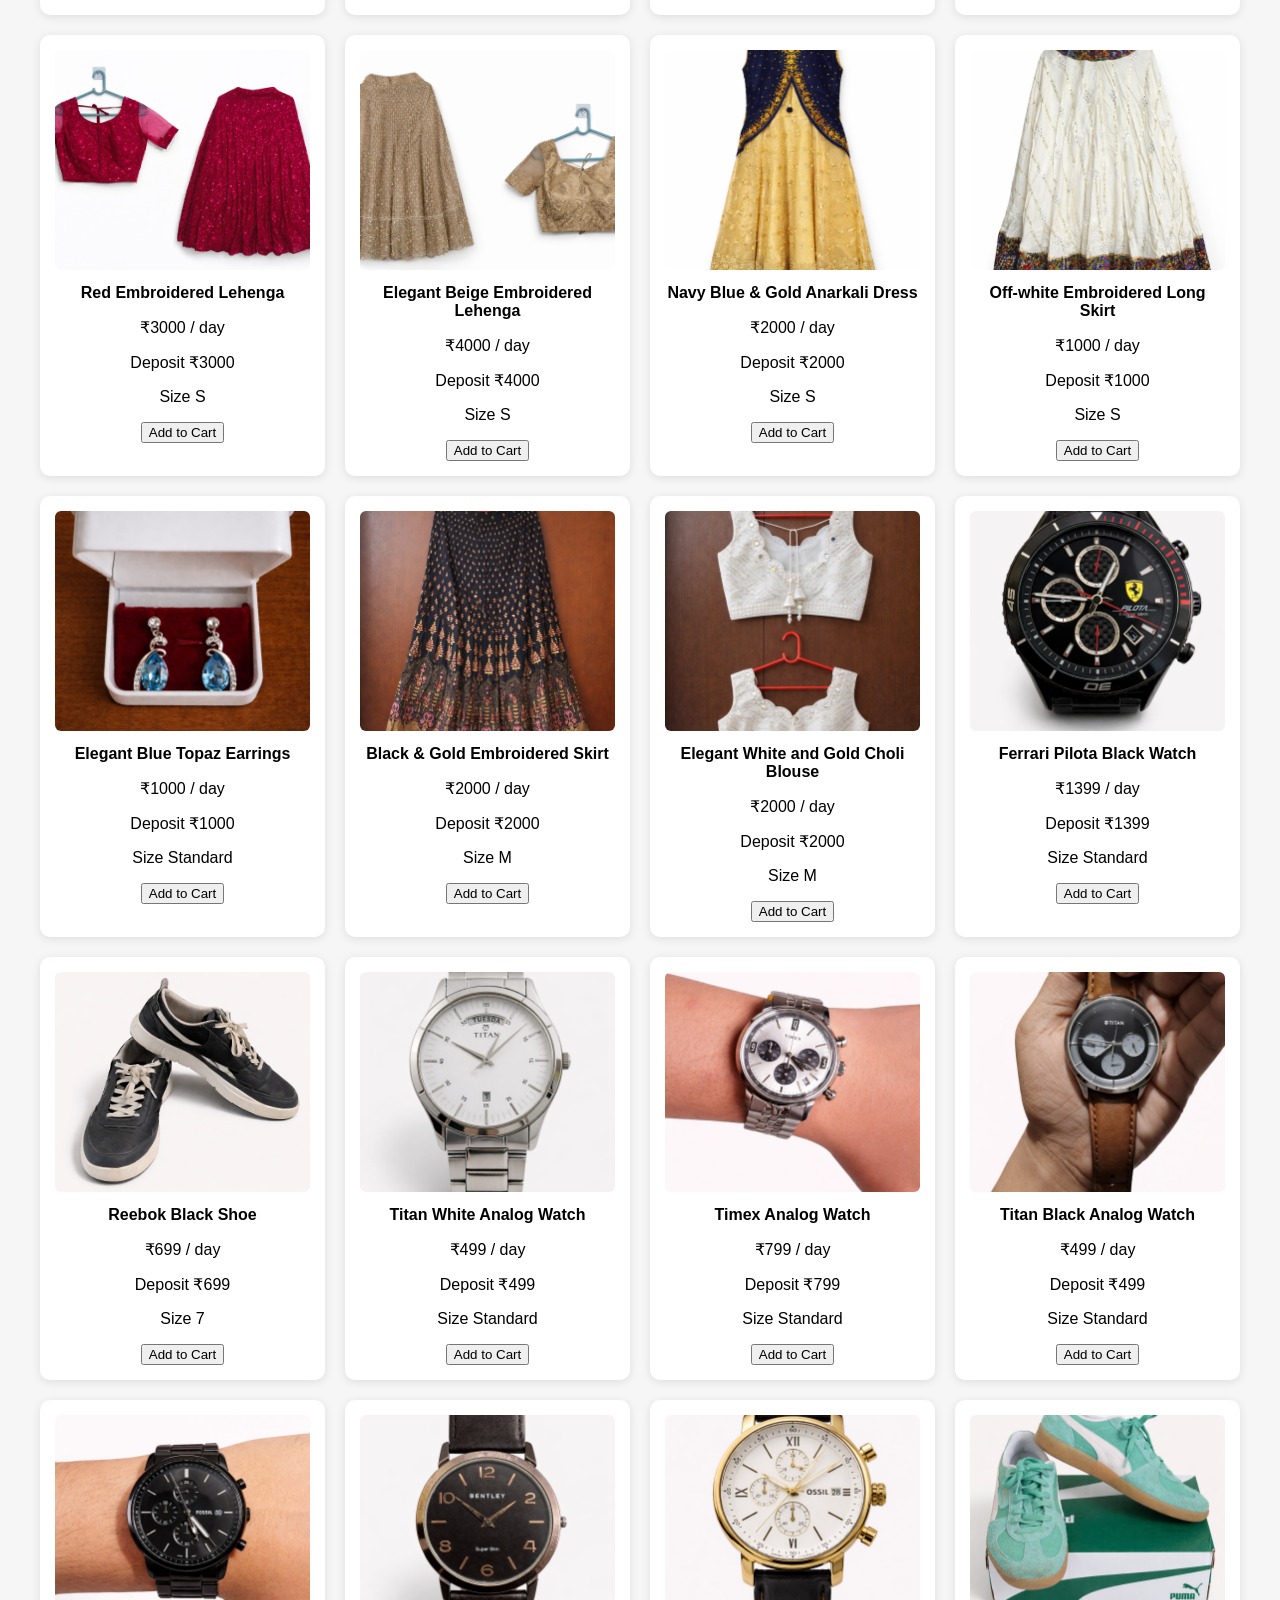
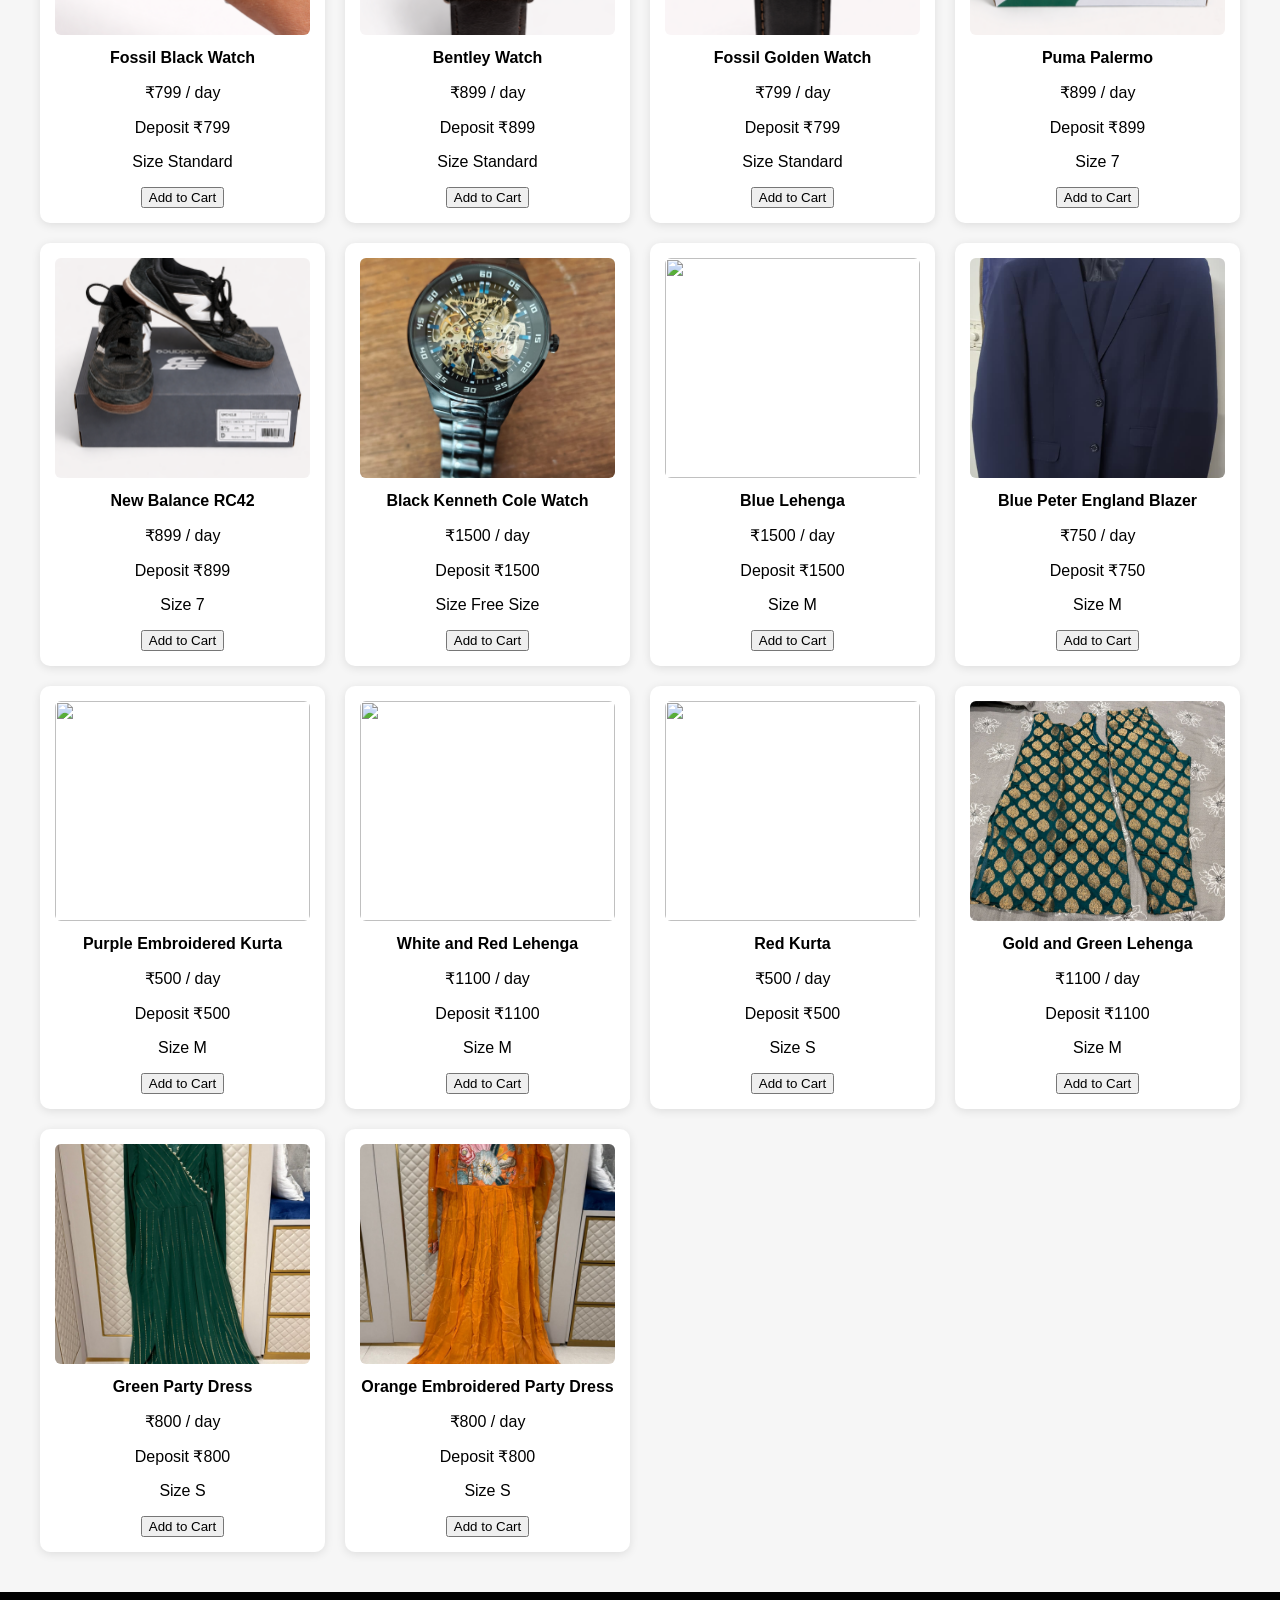
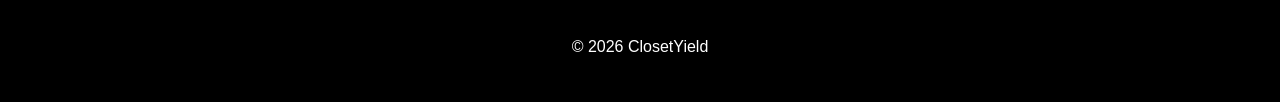
==== commit cef7866d: "Update index.html" ====
--- a/index.html
+++ b/index.html
@@ -3,15 +3,7 @@
 
 <head>
 
-<!-- Google tag (gtag.js) -->
-<script async src="https://www.googletagmanager.com/gtag/js?id=G-QY6PLYSV7B"></script>
-<script>
-  window.dataLayer = window.dataLayer || [];
-  function gtag(){dataLayer.push(arguments);}
-  gtag('js', new Date());
 
-  gtag('config', 'G-QY6PLYSV7B');
-</script>
 
 <meta charset="UTF-8">
 <title>ClosetYield</title>
@@ -40,7 +32,7 @@
 <section class="hero">
 
 <h1>Rent your wardrobe</h1>
-<h2>Let your extras earn for you</h2>
+<h2>Wear the Style Share the Value</h2>
 
 <p>List your fashion items or rent premium outfits for any occasion.</p>
 
@@ -107,4 +99,4 @@
 <script src="script.js"></script>
 
 </body>
-</html>+</html>
